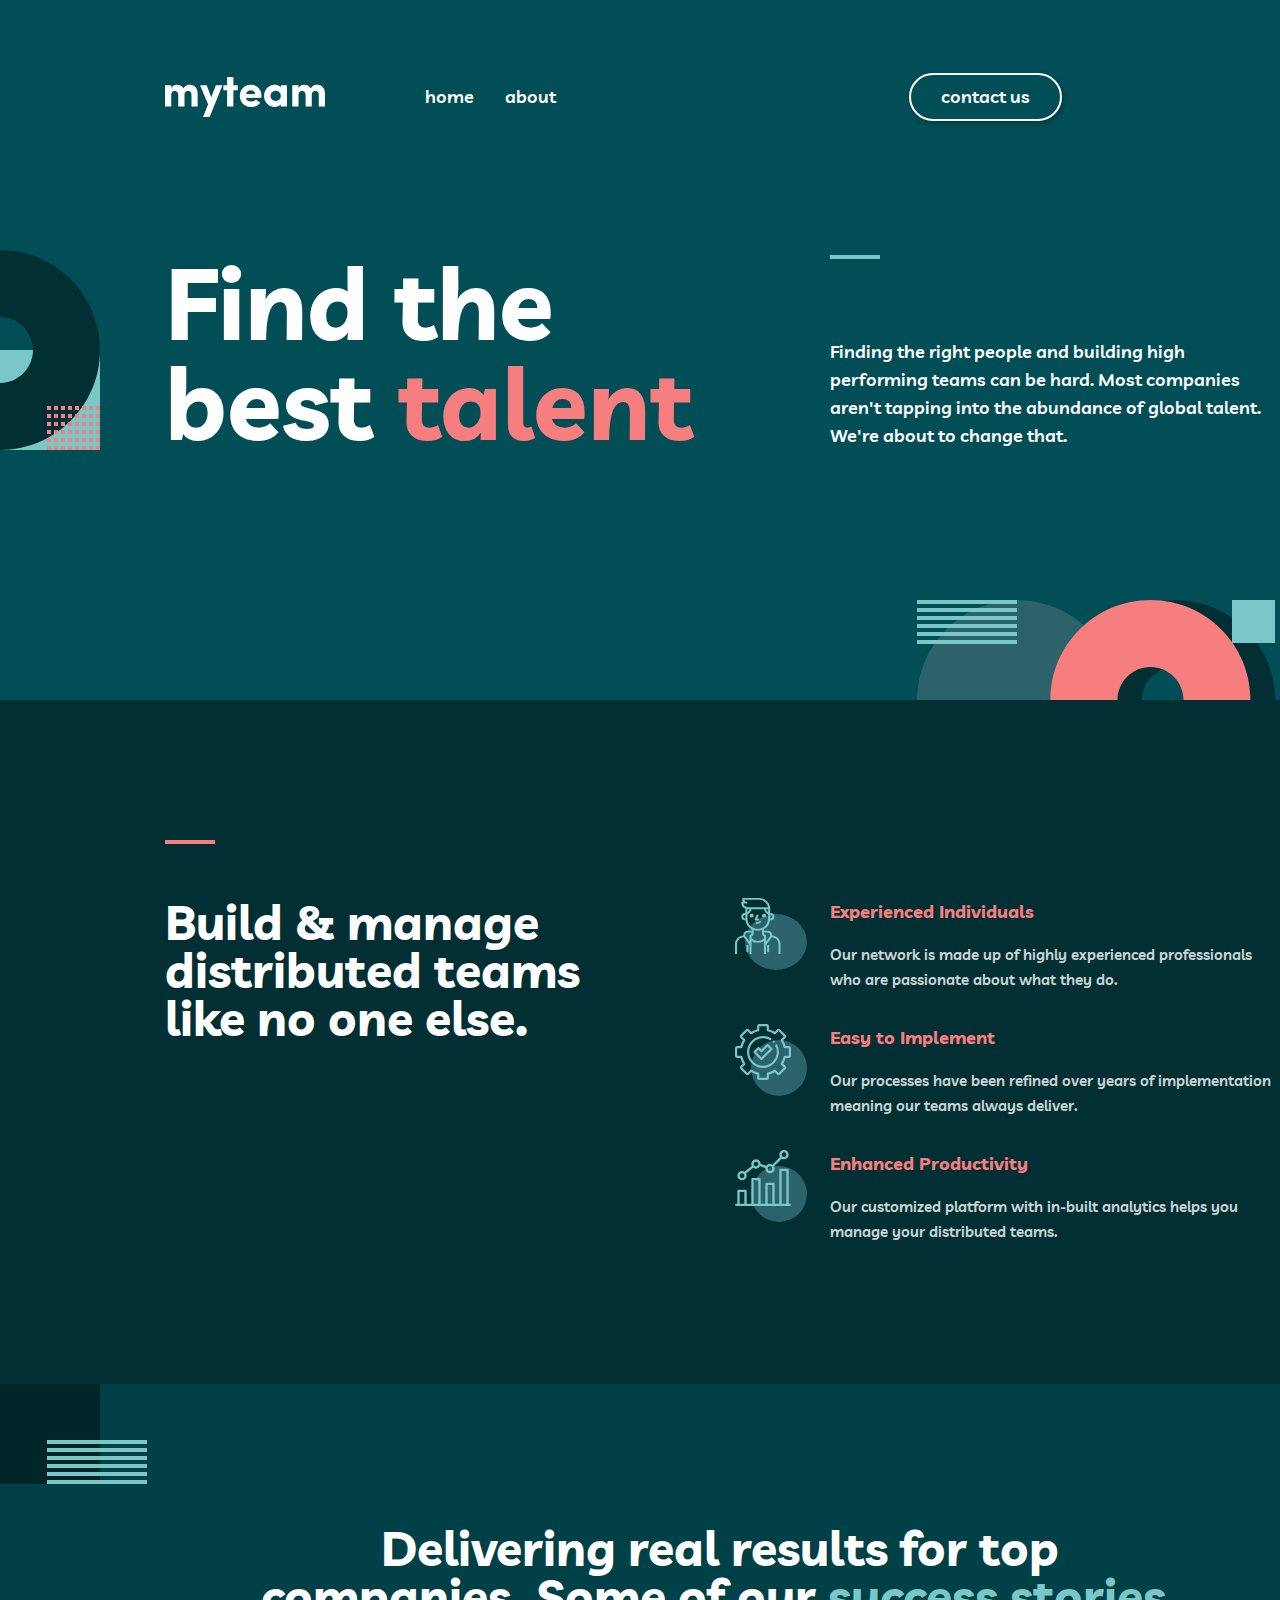
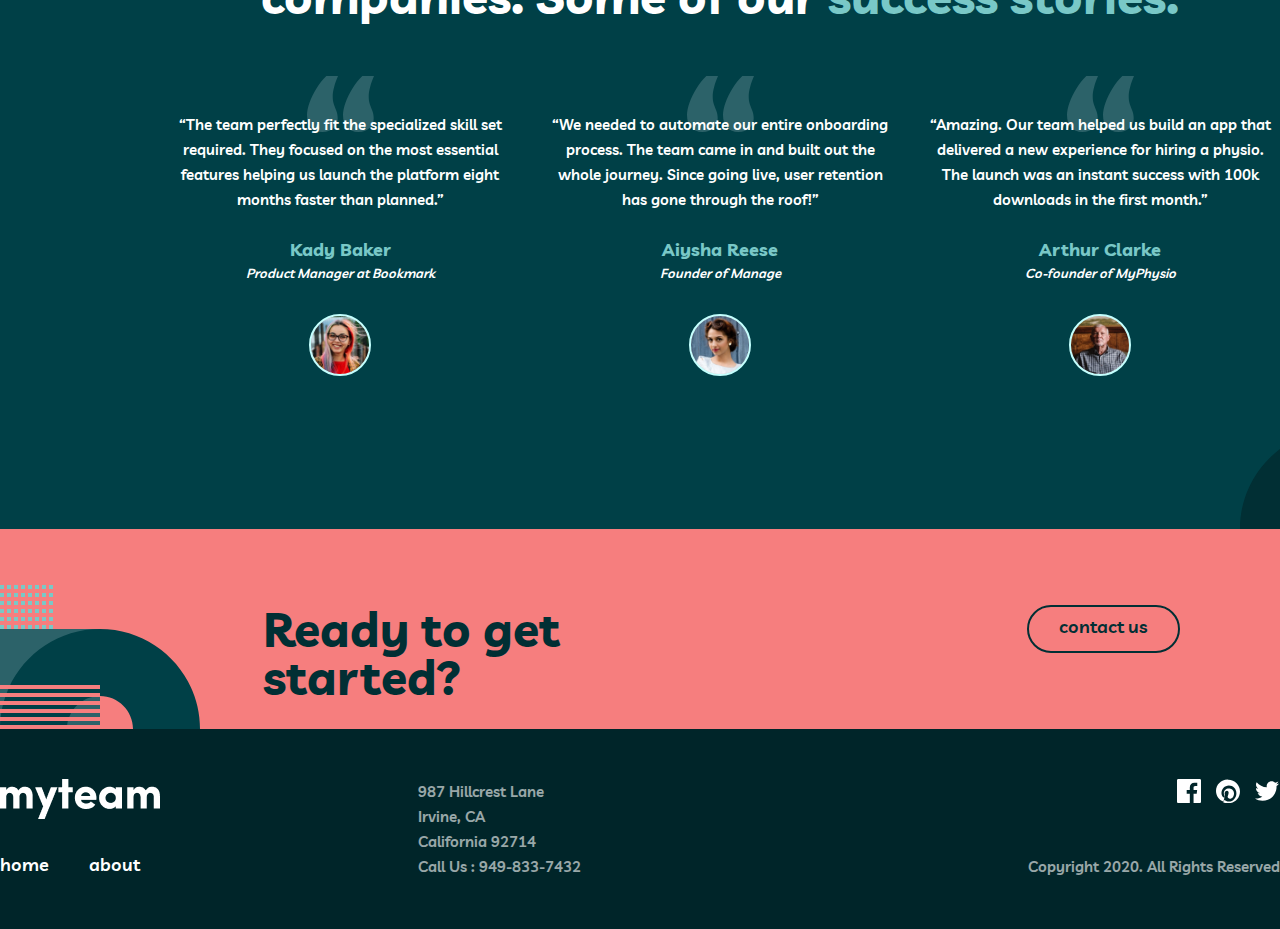
==== index.html @ c8341fe9 "Fixed html in index for contact us button" ====
<!DOCTYPE html>
<html lang="en">
  <head>
    <meta charset="UTF-8" />
    <meta name="viewport" content="width=device-width, initial-scale=1.0" />
    <title>myteam</title>
    <link rel="stylesheet" href="CSS/style.css" />
    <!-- Home-Page -->
  </head>
  <body>
    <!-- Header dimensions:
     Width: 1440px
     Height: 250px -->
    <header>
      <nav class="navbar">
        <img src="IMG/myteam 2.png" alt="Logo" class="logo" />
        <a href="index.html"
          ><button class="nav-button home-button">home</button></a
        >
        <a href="Pages/About.html"
          ><button class="nav-button about-button">about</button></a
        >
        <a href="Pages/Contact.html"
          ><button class="nav-button contact-button">contact us</button></a
        >
        <div class="burger-menu" onclick="toggleMenu()">☰</div>
      </nav>
    </header>
    <!-- Body Section 1 Dimensions:
     Width: 1440px
     Height: 450px
     I need:
     bg-pattern-home-1.svg 
     bg-pattern-home-2.svg
    -->
    <section class="Section1">
      <!-- Flex Container -->
      <div class="flex-container">
        <!-- Left Side Design -->
        <div class="section-container">
          <div class="S1LeftDesign">
            <img
              src="IMG/bg-pattern-home-1.svg"
              alt="Background Pattern Left Side"
            />
          </div>
        </div>
        <!-- Big Text -->
        <h1 class="Section1H1 S1H1Sizing WhiteText">
          Find the <br />
          best <span class="Section1H1 LightCoralHighlight">talent</span>
        </h1>
        <!-- Special rectangle design and Text Container -->
        <div class="S1Container">
          <div class="rectangle"></div>
          <p class="Section1Paragraph S1ParagraphSizing WhiteText">
            Finding the right people and building high performing teams can be
            hard. Most companies aren't tapping into the abundance of global
            talent. We're about to change that.
          </p>
        </div>
      </div>
      <!-- Bottom Right Side Design -->
      <div class="S1BottomRightDesign">
        <img
          src="IMG/bg-pattern-home-2.svg"
          alt="Background Pattern Right Side"
        />
      </div>
    </section>

    <!-- Body Section 2 Dimensions:
     Width: 1440px
     Height: 684px
     I need:
     icon-person.svg
     icon-cog.svg
     icon-chart.svg
     bg-pattern-home-3.svg
    -->
    <section class="Section2">
      <!-- Special rectangle design and Text Container -->
      <div class="S2Container">
        <div class="TitleInLeft">
          <div class="rectangle2"></div>
          <p class="Title">
            Build & manage distributed teams like no one else.
          </p>
        </div>

        <div class="ListInRight">
          <div class="Item1">
            <img
              class="sizeOfIcon"
              src="IMG/icon-person.svg"
              alt="Icon of Person"
            />
            <div class="Description">
              <p>Experienced Individuals</p>
              <p>
                Our network is made up of highly experienced professionals who
                are passionate about what they do.
              </p>
            </div>
          </div>

          <div class="Item2">
            <img class="sizeOfIcon" src="IMG/icon-cog.svg" alt="Icon of Cog" />
            <div class="Description">
              <p>Easy to Implement</p>
              <p>
                Our processes have been refined over years of implementation
                meaning our teams always deliver.
              </p>
            </div>
          </div>

          <div class="Item3">
            <img
              class="sizeOfIcon"
              src="IMG/icon-chart.svg"
              alt="Icon of Chart"
            />
            <div class="Description">
              <p>Enhanced Productivity</p>
              <p>
                Our customized platform with in-built analytics helps you manage
                your distributed teams.
              </p>
            </div>
          </div>
        </div>

        <div class="S2BottomRightDesign">
          <!-- Bottom Right Side Design -->
          <img
            src="IMG/bg-pattern-home-3.svg"
            alt="Background Pattern Right Side"
          />
        </div>
      </div>
    </section>

    <!-- Desktop Body Section 3 starts here (down) -->
    <section class="section-3">
      <div class="bg-pattern-home-4">
        <img
          src="IMG/bg-pattern-home-4-about-3.svg"
          alt="Decorative background pattern"
        />
      </div>

      <div class="flex-container_section-3">
        <h3 class="section-3-heading">
          Delivering real results for top companies. Some of our
          <span class="highlight-success-stories">success stories.</span>
        </h3>
        <div class="testimonials-box">
          <div class="testimonial-card">
            <div class="quotes-icon">
              <img src="IMG/icon-quotes.svg" alt="Icon of quotes" />
            </div>
            <p class="testimonial-text">
              “The team perfectly fit the specialized skill set required. They
              focused on the most essential features helping us launch the
              platform eight months faster than planned.”
            </p>
            <div class="testimonial-author">
              <div class="testimonial-author-name">Kady Baker</div>
              <div class="testimonial-author-credentials">
                Product Manager at Bookmark
              </div>
              <img
                class="testimonial-img"
                src="IMG/avatar-kady.jpg"
                alt="Picture of testimonial author Kady Baker"
              />
            </div>
          </div>
          <div class="testimonial-card">
            <div class="quotes-icon">
              <img src="IMG/icon-quotes.svg" alt="Icon of quotes" />
            </div>
            <p class="testimonial-text">
              “We needed to automate our entire onboarding process. The team
              came in and built out the whole journey. Since going live, user
              retention has gone through the roof!”
            </p>
            <div class="testimonial-author">
              <div class="testimonial-author-name">Aiysha Reese</div>
              <div class="testimonial-author-credentials">
                Founder of Manage
              </div>
              <img
                class="testimonial-img"
                src="IMG/avatar-aiysha.jpg"
                alt="Picture of testimonial author Aiysha Reese"
              />
            </div>
          </div>
          <div class="testimonial-card">
            <div class="quotes-icon">
              <img src="IMG/icon-quotes.svg" alt="Icon of quotes" />
            </div>
            <p class="testimonial-text">
              “Amazing. Our team helped us build an app that delivered a new
              experience for hiring a physio. The launch was an instant success
              with 100k downloads in the first month.”
            </p>
            <div class="testimonial-author">
              <div class="testimonial-author-name">Arthur Clarke</div>
              <div class="testimonial-author-credentials">
                Co-founder of MyPhysio
              </div>
              <img
                class="testimonial-img"
                src="IMG/avatar-arthur.jpg"
                alt="Picture of testimonial author Arthur Clarke"
              />
            </div>
          </div>
        </div>
      </div>
      <div class="bg-pattern-home-5">
        <img
          src="IMG/bg-pattern-home-5.svg"
          alt="Decorative background pattern"
        />
      </div>
    </section>
    <!-- Desktop Body Section 3 ends here (up) -->
    <!-- Article Ready to get started, start -->
    <article class="article">
      <div class="mask">
        <div class="image-container">
          <img
            src="IMG/bg-pattern-home-6-about-5.svg"
            alt="Decorative Semi-circle"
          />
        </div>
        <div class="content">
          <h1>Ready to get started?</h1>
        </div>
        <div class="button-container">
          <a href="Pages/Contact.html" class="button">contact us</a>
        </div>
      </div>
    </article>
    <!-- Article Ready to get started, end -->
    <footer class="footer">
      <div class="footer-container">
        <img src="IMG/myteam 2.png" alt="MyTeam Logo" class="footer-logo" />
        <div class="footer-nav-buttons">
          <a href="index.html"
            ><button class="footer-nav-button">home</button></a
          >
          <a href="Pages/About.html"
            ><button class="footer-nav-button footer-nav-about">
              about
            </button></a
          >
        </div>
        <div class="footer-contact">
          987 Hillcrest Lane<br />
          Irvine, CA<br />
          California 92714<br />
          Call Us : 949-833-7432
        </div>
        <div class="footer-social-networks">
          <!-- Facebook ikonėlė -->
          <svg
            class="social-icon"
            xmlns="http://www.w3.org/2000/svg"
            viewBox="0 0 24 24"
            width="24"
            height="24"
          >
            <path
              d="M22.675 0H1.325C0.593 0 0 0.593 0 1.325V22.676C0 23.407 0.593 24 1.325 24H12.82V14.706H9.692V11.084H12.82V8.413C12.82 5.313 14.713 3.625 17.479 3.625C18.804 3.625 19.942 3.724 20.274 3.768V7.008L18.356 7.009C16.852 7.009 16.561 7.724 16.561 8.772V11.085H20.148L19.681 14.707H16.561V24H22.677C23.407 24 24 23.407 24 22.675V1.325C24 0.593 23.407 0 22.675 0Z"
              fill="currentColor"
            />
          </svg>
          <!-- Pinterest ikonėlė -->
          <svg
            class="social-icon"
            xmlns="http://www.w3.org/2000/svg"
            viewBox="0 0 25 24"
            width="24"
            height="24"
          >
            <path
              d="M12 0C5.373 0 0 5.373 0 12C0 17.28 3.438 21.697 8.104 23.245C8.034 22.615 8 21.844 8.19 21.134L9.404 16.602C9.404 16.602 8.976 15.707 8.976 14.6C8.976 12.823 10.03 11.639 11.467 11.639C12.77 11.639 13.148 12.792 13.148 13.763C13.148 14.823 12.563 16.308 12.214 17.541C11.82 19.011 13.008 20.06 14.477 20.06C16.893 20.06 18.768 17.828 18.768 14.613C18.768 11.594 16.683 9.276 13.4 9.276C10.287 9.276 8.145 11.485 8.145 14.257C8.145 15.359 8.462 16.248 8.938 16.976C8.988 17.065 8.998 17.172 8.978 17.273L8.639 18.737C8.597 18.935 8.49 18.982 8.304 18.887C6.613 18.047 5.698 16.135 5.698 14.231C5.698 9.997 8.966 6.25 13.4 6.25C17.88 6.25 21.25 9.654 21.25 14.297C21.25 18.92 18.006 23 13.437 23C11.374 23 9.8 22.152 8.854 21.056C8.55 22.217 7.91 23.45 7.56 24C9.164 24.516 10.921 24.75 12.75 24.75C19.627 24.75 25 19.377 25 12.5C25 5.623 19.627 0.25 12.75 0.25Z"
              fill="currentColor"
            />
          </svg>

          <!-- Twitter ikonėlė -->
          <svg
            class="social-icon"
            xmlns="http://www.w3.org/2000/svg"
            viewBox="0 0 24 24"
            width="24"
            height="24"
          >
            <path
              d="M24 4.557C23.117 4.949 22.168 5.213 21.172 5.332C22.189 4.723 22.97 3.758 23.337 2.608C22.386 3.172 21.332 3.582 20.21 3.803C19.313 2.846 18.032 2.248 16.616 2.248C13.437 2.248 11.101 5.214 11.819 8.293C7.728 8.088 4.1 6.128 1.671 3.149C0.381 5.362 1.002 8.257 3.194 9.723C2.388 9.697 1.628 9.476 0.965 9.107C0.911 11.389 2.546 13.523 4.914 13.998C4.221 14.186 3.462 14.23 2.69 14.082C3.316 16.038 5.134 17.461 7.29 17.501C5.22 19.124 2.612 19.849 0 19.541C2.179 20.938 4.768 21.753 7.548 21.753C16.69 21.753 21.855 14.032 21.543 7.106C22.505 6.411 23.34 5.544 24 4.557Z"
              fill="currentColor"
            />
          </svg>
        </div>
        <div class="footer-copyright">Copyright 2020. All Rights Reserved</div>
      </div>
    </footer>
  </body>
</html>
---- CSS/style.css ----
/* General Tweaks and General Changes*/

* {
  padding: 0;
  margin: 0;
  box-sizing: border-box;
}

body {
  margin-left: auto;
  margin-right: auto;
}

/* Fonts / Text Specifications and Coloring */

@font-face {
  font-family: "Livvic";
  src: url("../Fonts/Livvic-Bold.ttf") format("truetype");
  font-weight: bold;
  font-style: normal;
}

@font-face {
  font-family: "Livvic";
  src: url("../Fonts/Livvic-SemiBold.ttf") format("truetype");
  font-weight: 600;
  font-style: normal;
}

.WhiteText {
  color: #fff;
}

.LightCoralHighlight {
  color: #f67e7e;
  display: inline;
  margin: 0;
  padding: 0;
}

.Section1H1 {
  font-family: "Livvic";
  font-size: 100px;
  font-style: normal;
  font-weight: 700;
  line-height: 100px;
  margin-left: 0;
  position: relative;
}

.Section1Paragraph {
  font-family: Livvic;
  font-size: 18px;
  font-style: normal;
  font-weight: 600;
  line-height: 28px;
}

/* Text Padding / Sizing */

.S1H1Sizing {
  width: 635px;
  margin-left: 65px;
}

.S1ParagraphSizing {
  width: 445px;
}

/* Section Sizing / Tweaks / Coloring */

/* Navigation on the TOP */

.navbar {
  display: flex;
  align-items: center;
  justify-content: space-between;
  padding: 20px;
  position: relative;
  width: 100%; /* Užpildyti pilną ekrano plotį */
  background: #014e56;
  max-width: 1440px;
  height: 250px;
}
.logo {
  max-width: 160px;
  height: 40px;
  top: 77px;
  position: absolute;
  left: 165px;
}
.nav-button {
  margin: 0 20px;
  position: relative;
  background: none; /* Pašalina mygtuko foną */
  border: none; /* Pašalina mygtuko kontūrą */
  color: white; /* Nustato teksto spalvą kaip baltą */
  font-size: 16px; /* Pritaiko teksto dydį */
}
.home-button {
  position: absolute;
  top: 83px;
  left: 405px;
  color: #fff;
  font-family: Livvic;
  font-size: 18px;
  font-style: normal;
  font-weight: 600;
  line-height: 28px;
}

.home-button:hover {
  color: #f67e7e;
  cursor: pointer;
}

.about-button {
  position: absolute;
  top: 83px;
  left: 485px; /* home-button left (+40px) */
  font-family: Livvic;
  font-size: 18px;
  font-style: normal;
  font-weight: 600;
  line-height: 28px;
}

.about-button:hover {
  color: #f67e7e;
  cursor: pointer;
}

.contact-button {
  width: 153px; /* Išorės apvado plotis */
  height: 48px; /* Išorės apvado aukštis */
  top: 73px;
  flex-shrink: 0; /* Išorės savybės */
  border: 2px solid #fff; /* Apvado spalva */
  border-radius: 24px; /* Suapvalinti kampai */
  background: none; /* Pašalina mygtuko foną */
  padding: 10px; /* Vidaus turinys */
  color: #fff; /* Teksto spalva */
  font-family: Livvic; /* Šriftas */
  font-size: 18px; /* Šrifto dydis */
  font-style: normal; /* Šrifto stilius */
  font-weight: 600; /* Šrifto svoris */
  line-height: 28px; /* Linijos aukštis */
  box-shadow: 2px 2px 5px rgba(0, 0, 0, 0.25); /* Pridėtas šešėlis */
  outline: none; /* Pašalina išorinį apvadą fokusuojant */
  cursor: pointer; /* Rodyklės forma nusikeliant */
  position: absolute; /* Absoliutus pozicionavimas */
  right: 198px; /* Atstumas nuo dešinės krašto */
  display: flex; /* Naudoja Flexbox */
  justify-content: center; /* Horizontalus išcentravimas */
  align-items: center; /* Vertikalus išcentravimas */
}

.social-icon:hover {
  fill: #f67e7e;
  cursor: pointer;
}

.contact-button:hover {
  background-color: #fff; /* Fono spalva rašant */
  color: #002529;
}
/* Burger mygtuko stilius */
.burger-menu {
  display: none;
  font-size: 30px;
  color: white;
  cursor: pointer;
  position: absolute;
  top: 20px;
  right: 20px;
}

/* Mobile meniu (iš pradžių paslėptas) */

/* Section 1 */

.Section1 {
  width: 1440px;
  height: 450px;
  background-color: #014e56;
  position: relative;
}

.S1LeftDesign {
  margin-left: -100px;
}

.section-container {
  overflow: hidden;
}

.S1BottomRightDesign {
  position: absolute;
  bottom: -4px;
  right: 165px;
}

.S1Container {
  display: flex;
  width: 445px;
  height: 195px;
  flex-direction: column;
  justify-content: center;
  align-items: flex-start;
  gap: 79px;
  flex-shrink: 0;
  margin-left: 30px;
}

.rectangle {
  background-color: #79c8c7;
  width: 50px;
  height: 4px;
  flex-shrink: 0;
}

.flex-container {
  display: flex;
  align-items: center;
}

/* Section 2 */

.Section2 {
  width: 1440px;
  height: 684px;
  background-color: #012f34;
  position: relative;
}

.S2BottomRightDesign {
  position: absolute;
  right: 0px;
  bottom: -4px;
}

.S2Container {
  display: inline-flex;
  width: 1110px;
  height: 404px;
  flex-shrink: 0px;
  margin: 140px 165px;
}

.TitleInLeft {
  display: flex;
  width: 445px;
  height: 202px;
  flex-direction: column;
  gap: 54px;
  flex-shrink: 0px;
}

.ListInRight {
  display: flex;
  width: 540px;
  height: 346px;
  position: absolute;
  right: 165px;
  bottom: 140px;
  flex-direction: column;
  gap: 32px;
}

.Item1,
.Item2,
.Item3 {
  display: inline-flex;
  width: 540px;
  height: 94px;
  gap: 23px;
  flex-shrink: 0;
}

.sizeOfIcon {
  width: 72px;
  height: 72px;
  flex-shrink: 0;
}

.Description {
  display: flex;
  width: 445px;
  height: 94px;
  flex-direction: column;
  justify-content: center;
  align-items: flex-start;
  gap: 16px;
  flex-shrink: 0;
}
.Description p:first-child {
  color: #f67e7e;
  font-family: "Livvic";
  font-size: 18px;
  font-style: normal;
  font-weight: 700;
  line-height: 28px; /* 155.556% */
}

.Description p:last-child {
  color: #fff;
  font-family: "Livvic";
  font-size: 15px;
  font-style: normal;
  font-weight: 600;
  line-height: 25px; /* 166.667% */
  opacity: 0.8;
}
.rectangle2 {
  background-color: #f67e7e;
  width: 50px;
  height: 4px;
  flex-shrink: 0;
}

.Title {
  color: #fff;
  font-family: "Livvic";
  font-size: 48px;
  font-style: normal;
  font-weight: 700;
  line-height: 48px;
  gap: 54px;
}

/* Desktop Body Section 3 start */
.section-3 {
  width: 1440px;
  height: 745px;
  position: relative;
  background: #004047;
}

.flex-container_section-3 {
  display: flex;
  flex-direction: column;
}

.section-3-heading {
  width: 932px;
  height: 96px;
  margin-top: 140px;
  margin-right: 254px;
  margin-left: 254px;
  color: #fff;
  text-align: center;
  font-family: Livvic;
  font-size: 48px;
  font-style: normal;
  font-weight: 700;
  line-height: 48px; /* 100% */
}

.highlight-success-stories {
  color: #79c8c7;
  font-family: Livvic;
  font-size: 48px;
  font-style: normal;
  font-weight: 700;
  line-height: 48px;
}

.testimonials-box {
  display: flex;
  flex-direction: row;
  justify-content: space-between;
  width: 1110px;
  height: 313px;
  padding-top: 56px;
  margin-left: 165px;
  margin-right: 165px;
}

.testimonial-card {
  width: 350px;
  margin-top: 36px;
  position: relative;
}

.testimonial-text {
  position: relative;
  z-index: 1;
  color: #fff;
  text-align: center;
  font-family: Livvic;
  font-size: 15px;
  font-style: normal;
  font-weight: 600;
  line-height: 25px; /* 166.667% */
}

.testimonial-author {
  margin-top: 24px;
}

.testimonial-author-name {
  color: #79c8c7;
  text-align: center;
  font-family: Livvic;
  font-size: 18px;
  font-style: normal;
  font-weight: 700;
  line-height: 28px; /* 155.556% */
}

.testimonial-author-credentials {
  color: #fff;
  text-align: center;
  font-family: Livvic;
  font-size: 13px;
  font-style: italic;
  font-weight: 500;
  line-height: 18px; /* 138.462% */
}

.testimonial-img {
  margin: 32px 144px 0px;
  width: 62px;
  height: 62px;
  border-radius: 62px;
  border: 2px solid #c4fffe;
  background: lightgray 50% / cover no-repeat;
}

.bg-pattern-home-5 {
  width: 200px;
  height: 100px;
  position: absolute;
  right: 0;
  bottom: 0;
}

.bg-pattern-home-4 {
  position: absolute;
  top: 0;
  left: 0;
}

.quotes-icon {
  position: absolute;
  left: 142px;
  top: -36px;
}

/* Desktop Body Section 3 end */

/* Article */

.article {
  width: 1440px;
  height: 200px;
  flex-shrink: 0;
}

.mask {
  width: 1440px;
  height: 200px;
  background-color: #f67e7e;
  position: relative;
  margin: 0;
}

.content {
  position: absolute;
  top: 76px;
  left: 263px;
  right: 673px;
  color: #012f34;
}

.content h1 {
  font-weight: 700;
  font-size: 48px;
  line-height: 48px;
  font-family: "Livvic";
  src: url("../Fonts/Livvic-Bold.ttf") format("truetype");
  font-weight: bold;
  font-style: normal;
}

.button {
  display: inline-block;
  width: 153px;
  height: 48px;
  line-height: 40px;
  font-size: 18px;
  font-family: "Livvic";
  src: url("../Fonts/Livvic-SemiBold.ttf") format("truetype");
  font-weight: 600;
  font-style: normal;
  text-align: center;
  text-decoration: none;
  border-radius: 24px 24px 24px 24px;
  border: 2px solid #012f34;
  color: #012f34;
  font-weight: 600;
  opacity: 1;
}

.button:hover {
  background-color: #012f34;
  color: #ffffff;
  cursor: pointer;
}

.button-container {
  position: absolute;
  top: 76px;
  bottom: 76px;
  left: 1027px;
  right: 260px;
}

.image-container {
  position: absolute;
  top: 56px;
  left: 0;
  width: 200px;
  height: 244px;
}

.image-container img {
  position: relative;
  height: auto;
}

/*footer */

.footer {
  width: 1440px; /* Bendras skilties plotis */
  height: 196px; /* Bendras skilties aukštis */
  flex-shrink: 0;
  display: flex;
  justify-content: center;
  align-items: center;
  background: #002529; /* Fono spalva */
}

.footer-container {
  width: 1110px; /* Konteinerio nr-2 plotis */
  height: 100px; /* Konteinerio nr-2 aukštis */
  flex-shrink: 0;
  position: relative;
}

.footer-logo {
  width: 160px; /* Logotipo plotis */
  height: 40px; /* Logotipo aukštis */
  flex-shrink: 0;
  position: absolute;
}

.footer-nav-buttons {
  display: flex;
  position: absolute;
  left: 0px;
  bottom: 0px; /* Atstumas nuo apačios */
}

.footer-nav-button:hover {
  color: #f67e7e;
  cursor: pointer;
}

.footer-nav-button {
  background: none; /* Pašalina mygtuko foną */
  border: none; /* Pašalina mygtuko kontūrą */
  color: #fff;
  font-family: Livvic;
  font-size: 18px;
  font-style: normal;
  font-weight: 600;
  line-height: 28px;
}

.footer-social-networks {
  display: flex;
  gap: 15px; /* Tarpas tarp ikonėlių */
  justify-content: center; /* Centruoja ikonėles konteineryje */
  align-items: center; /* Vertikalus suderinimas */
}

.social-icon {
  width: 24px;
  height: 24px;
  color: white;
  cursor: pointer;
}

.social-icon:hover {
  color: #f67e7e; /* Spalva užvedus pelę */
}

.footer-nav-about {
  position: absolute;
  left: 89px;
}

.footer-contact {
  width: 445px;
  color: #fff;
  font-family: Livvic;
  font-size: 15px;
  font-style: normal;
  font-weight: 600;
  line-height: 25px;
  opacity: 0.6;
  text-align: left;
  position: absolute;
  top: 50%;
  left: 50%;
  transform: translate(-50%, -50%);
}

.footer-social-networks {
  width: 104px; /* Socialinių tinklų bendras plotis */
  height: 24px; /* Socialinių tinklų logotipo aukštis */
  display: flex;
  flex-shrink: 0;
  position: absolute;
  gap: 15px;
  top: 0px;
  right: 0px;
}

.footer-social-networks:hover {
  color: #f67e7e;
  cursor: pointer;
}

.footer-copyright {
  width: 255px; /* Užrašo "Copyright" plotis */
  color: #fff;
  text-align: right;
  font-family: Livvic;
  font-size: 15px;
  font-style: normal;
  font-weight: 600;
  line-height: 25px;
  opacity: 0.6;
  position: absolute;
  right: 0px; /* Atstumas nuo dešinės krašto */
  bottom: 0px; /* Atstumas nuo apačios */
}

/*                        ABOUT.HTML                      */

/* Section 1 */

.About-Page .S1H1Sizing {
  font-family: "Livvic";
  width: 350px;
  height: 100px;
  margin-left: 165px;
  font-size: 64px;
  line-height: 56px;
}
.About-Page .S1ParagraphSizing {
  width: 730px;
}

.About-Page .S1Container {
  width: 730px;
  height: 156px;
  gap: 44px;
  margin-left: 50px;
  margin-top: 3px;
}
.About-Page .S1BottomRightDesign {
  position: absolute;
  bottom: -4px;
  right: -100px;
  width: auto;
  height: auto;
}
.About-Page .Section1 {
  height: 267px;
  overflow: hidden;
}

.About-Page .rectangle {
  background-color: #f67e7e;
}

/* Our Clients Article */

.About-Page .Our-Clients {
  width: 1440px;
  height: 437px;
  background-color: #012f34;
  display: flex;
  flex-direction: column;
  align-items: center;
  justify-content: center;
  gap: 40px;
  position: relative;
}

.About-Page .section-title-container {
  display: flex;
  align-items: center;
  gap: 10px;
}

.About-Page .section-title {
  color: #fff;
  font-family: "Livvic";
  font-size: 48px;
  font-weight: 700;
  line-height: 48px;
}

.About-Page .client-logos-container {
  display: flex;
  flex-wrap: wrap;
  justify-content: center;
  gap: 100px;
  width: 1110px;
  height: 25px;
}

.About-Page .client-logo {
  height: 100%;
  width: auto;
}

.About-Page .decorative-img {
  position: absolute;
  top: 0;
  left: 0;
}

/* Contact-page */
.ContactSection1 {
  max-width: 100%;
  width: 1440px;
  background-color: #014e56;
  display: flex;
  overflow-x: hidden;
  padding-top: 55px;
}

.ContactS1Container {
  display: flex;
  flex-wrap: wrap;
  width: 100%;
}

.S1Container-left {
  flex: 1;
}

.ContactS1H1 {
  font-family: "Livvic";
  font-size: 64px;
  line-height: 100px;
  width: 350px;
}

.S1H3Small {
  font-family: "Livvic";
  width: 540px;
  font-size: 32px;
  font-style: bold;
  font-weight: 700;
  line-height: 48px;
}

.S1Container-left ul {
  list-style: none;
}

.S1Container-left ul li {
  font-family: "Livvic";
  margin-top: 30px;
  color: #ffffff;
  font-style: bold;
  display: flex;
  align-items: center;
  font-size: 18px;
  line-height: 28px;
}

.S1Container-left ul li img {
  width: 72px;
  height: 72px;
  margin-right: 20px;

}

/*Img kaireje */
.S1ContactLeftimg {
  position: relative;
  top: 4px;
  left: -100px;
  width: 200px;
  height: 225px;
  clip-path: inset(0 0 0 50%);
}

/* Img desineje apacioje */
.S1ContactRightimg {
  position: relative;
  top: 334px;
  right: -100px;
  width: 200px;
  height: 225px;
  clip-path: inset(0 50% 0 0);
}
/* Formos containeris */
.S1FormContainer {
  font-family: "Livvic";
  width: 100%;
  max-width: 540px;
  flex: 1;
  padding-left: 5%;
}

.form-group {
  margin-bottom: 10px;
  padding-bottom: 20px;
}

.form-group label::placeholder {
  display: block;
  font-size: 15px;
  margin-bottom: 5px;
  margin-left: 20px;
  color: #ffffff50;
}

.form-group input,
.form-group textarea {
  width: 540px;
  font-size: 15px;
  border: none;
  border-bottom: 1px solid #ffffff50;
  color: #ffffff;
  background: transparent;
  outline: none;
  resize: none;
  padding-bottom: 20px;
  padding-left: 14px;
}
 /* Perkeliau i  899 */ 

.form-group input:hover,
.form-group textarea:hover {
  cursor: pointer;
}

.form-group button {
  width: 123px;
  height: 48px;
  padding: 10px 20px;
  font-size: 16px;
  background-color: #fff;
  color: #034b5e;
  border-radius: 24px;
  font-weight: bold;
  cursor: pointer;
  transition: 0.3s ease;
  border: 2px;
  margin-top: 10px;
}
.form-group input:invalid,
.form-group textarea:invalid {
  border-bottom: 1px solid #f67e7e;
  color: #f67e7e;
}

.error-message {
  display: none;
  color: #f67e7e;
  font-size: 10px;
  font-style: "Livvic";
  margin-top: 5px;
  line-height: 12.55px;
}

.form-group input:invalid:focus {
  border-bottom: 2px solid #f67e7e;
  opacity: 1;
  font-family: "Livvic";
}

.form-group input:focus,
.form-group textarea:focus {
  border-bottom: 1px solid #79c8c7;
  opacity: 1;
  font-family: "Livvic";
}

.form-group input:invalid {
  opacity: 0.6;
  font-family: "Livvic";
}

.form-group input {
  opacity: 0.6;
  font-family: "Livvic";
}

.form-group input:invalid + .error-message,
.form-group textarea:invalid + .error-message {
  display: block;
}

/* Media Queries */

/* 
Mobile 375px,
Tablet 768px,
Desktop 1440px.
*/

@media (max-width: 1440px) {
  body {
    width: 100%;
    overflow-x: hidden;
  }
}
/* Tablet  */
@media (max-width: 768px) {
  /* Body */

  html,
  body {
    width: 100%;
    height: 100%;
    margin: 0;
    display: flex;
    flex-direction: column;
    overflow-x: hidden;
  }

  /* Header */

  .navbar {
    width: 100%;
    height: 200px;
  }

  /* Section 1 */

  .Section1 {
    width: 100%;
    height: 500px;
    margin-top: auto;
  }

  .Section1 h1 {
    width: 683px;
    position: absolute;
    top: 0;
    left: 45px;
  }

  .S1H1Sizing {
    margin-left: 0;
  }

  .Section1H1 {
    color: #fff;
    text-align: center;
    font-family: Livvic;
    font-size: 64px;
    font-style: normal;
    font-weight: 700;
    line-height: 56px; /* 87.5% */
  }

  .Section1 span {
    color: #f67e7e;
    font-family: Livvic;
    font-size: 64px;
    font-style: normal;
    font-weight: 700;
    line-height: 56px;
  }

  .S1Container p {
    position: absolute;
    top: 136px;
    left: 155px;
    width: 457px;
    color: #fff;
    text-align: center;
    font-family: Livvic;
    font-size: 15px;
    font-style: normal;
    font-weight: 600;
    line-height: 28px; /* 186.667% */
  }

  .S1LeftDesign {
    display: none;
  }

  .rectangle {
    display: none;
  }

  .S1Container {
    width: 457px;
    flex-shrink: 1;
    height: 500px;
    flex-wrap: wrap;
  }
  .S1ParagraphSizing {
    width: 100%;
  }

  .S1BottomRightDesign {
    left: 206px;
    right: 204px;
  }

  /* Section 2 */

  .Section2 {
    width: 100%;
    height: 710px;
  }
  .section2Container {
    width: 100%;
  }

  /* Section 3 */

  .section-3 {
    width: 100%;
    height: 1199px;
  }
  .section-3-heading {
    width: 573px;
    margin-left: auto;
    margin-right: auto;
    color: #fff;
    text-align: center;
    font-family: Livvic;
    font-size: 32px;
    font-style: normal;
    font-weight: 700;
    line-height: 32px; /* 100% */
  }

  .highlight-success-stories {
    color: #79c8c7;
    font-family: Livvic;
    font-size: 32px;
    font-style: normal;
    font-weight: 700;
    line-height: 32px;
  }

  .testimonials-box {
    width: 100%;
    height: auto;
    flex-direction: column;
    margin-left: 0;
    margin-right: 0;
    align-items: center;
  }
  .testimonial-author {
    margin-top: 0px;
  }

  /* Article */
  .article {
    width: 100%;
  }
  .mask {
    position: relative;
    overflow: hidden;
    width: 100%;
  }

  .image-container {
    top: 78px;
    right: 568px;
    width: 200px;
    height: 244px;
  }

  .content {
    width: 336px;
    height: 32px;
    top: 84px;
    left: 97px;
    text-align: left;
  }

  .content h1 {
    font-size: 32px;
    line-height: 32px;
  }

  .button-container {
    width: 153px;
    height: 48px;
    top: 76px;
    left: 517px;
  }

  .button {
    width: 153px;
    height: 48px;
    text-align: center;
  }

  /* CONTACT.HTML */

  .ContactSection1 {
    width: 100%;
    height: auto;
    flex-direction: column;
    padding: 24px;
  }

  .ContactS1Container {
    flex-direction: column;
  }

  .S1Container-left, .S1FormContainer {
    width: 100%;
    padding: 0 24px;
  }

  .ContactS1H1 {
    font-size: 64px;
    line-height: 56px;
    width: auto;
    margin-bottom: 24px;
  }

  .S1H3Small {
    font-size: 32px;
    line-height: 48px;
    margin: 0 auto 24px;
  }

  .S1Container-left ul {
    padding-top: 20px;
    margin-bottom: 24px;
    margin-left: 75px;
  }

  .S1Container-left ul li {
    font-size: 18px;
    line-height: 24px;
    flex-direction: row;
    align-items: center;
    margin-bottom: 16px;
  }

  .S1Container-left ul li img {
    width: 48px;
    height: 48px;
    margin-right: 12px;
  }

  .S1ContactLeftimg {
    position: relative;
    max-width: 200px;
    max-height: 200px;
    top: calc(16% - 20px);
    left: calc(-19% - 10px);
    clip-path: inset(0 0 0 40%)
  }

  .S1ContactRightimg {
    position: relative;
    max-width: 200px;
    max-height: 200px;
    clip-path: inset(0 40% 0 0);
    bottom: calc(3% + 11px);
    right: calc(-84% - 19px)
  }

  .S1FormContainer {
    max-width: 100%;
  }

  .form-group input, .form-group textarea {
    width: calc(100% - 52px);
    max-width: 520px;
    font-size: 14px;
    margin: 0 auto;
  }

  .form-group button {
    width: 100%;
    max-width: 123px;
    height: 48px;
    margin-right: 390px;
  }
}

/* Footer */

.footer {
  width: 100%;
  height: 200px;
  margin-top: auto;
}
.footer-container {
  width: 100%;
}

/* ABOUT.HTML */

/* Section 3 */

.About-Page .Our-Clients {
  width: 100%;
}
.About-Page .client-logos-container {
  width: 100%;
}





/* Section 1 */


/*
.S1FormContainer {
  width: 100%;
}
.S1ContactRightimg {
  position: absolute;
  left: 0;
  bottom: 0;
  right: 0;
} */

@media screen and (max-width: 768px) {
  .navbar {
    /* height: 200px; Sumažiname aukštį */
    flex-direction: column;
    align-items: center;
  }

  .logo {
    left: 39px;
    top: 72px;
  }

  .home-button {
    left: 215px;
    top: 74px;
    gap: 40px;
  }

  .about-button {
    left: 304px;
    top: 74px;
  }

  .contact-button {
    right: 40px;
    top: 64px;
  }
}

@media screen and (max-width: 375px) {

  .logo {
    top: 48px;
    left: 24px;
    width: 128px;
    height: 32px;
  }

  .home-button {
    display: none;
  }

  .about-button {
    display: none;
  }

  .contact-button {
    display: none;
  }
.burger-menu {
    display: block;
    top: 41px;
    right: 24px;
    
  }
}
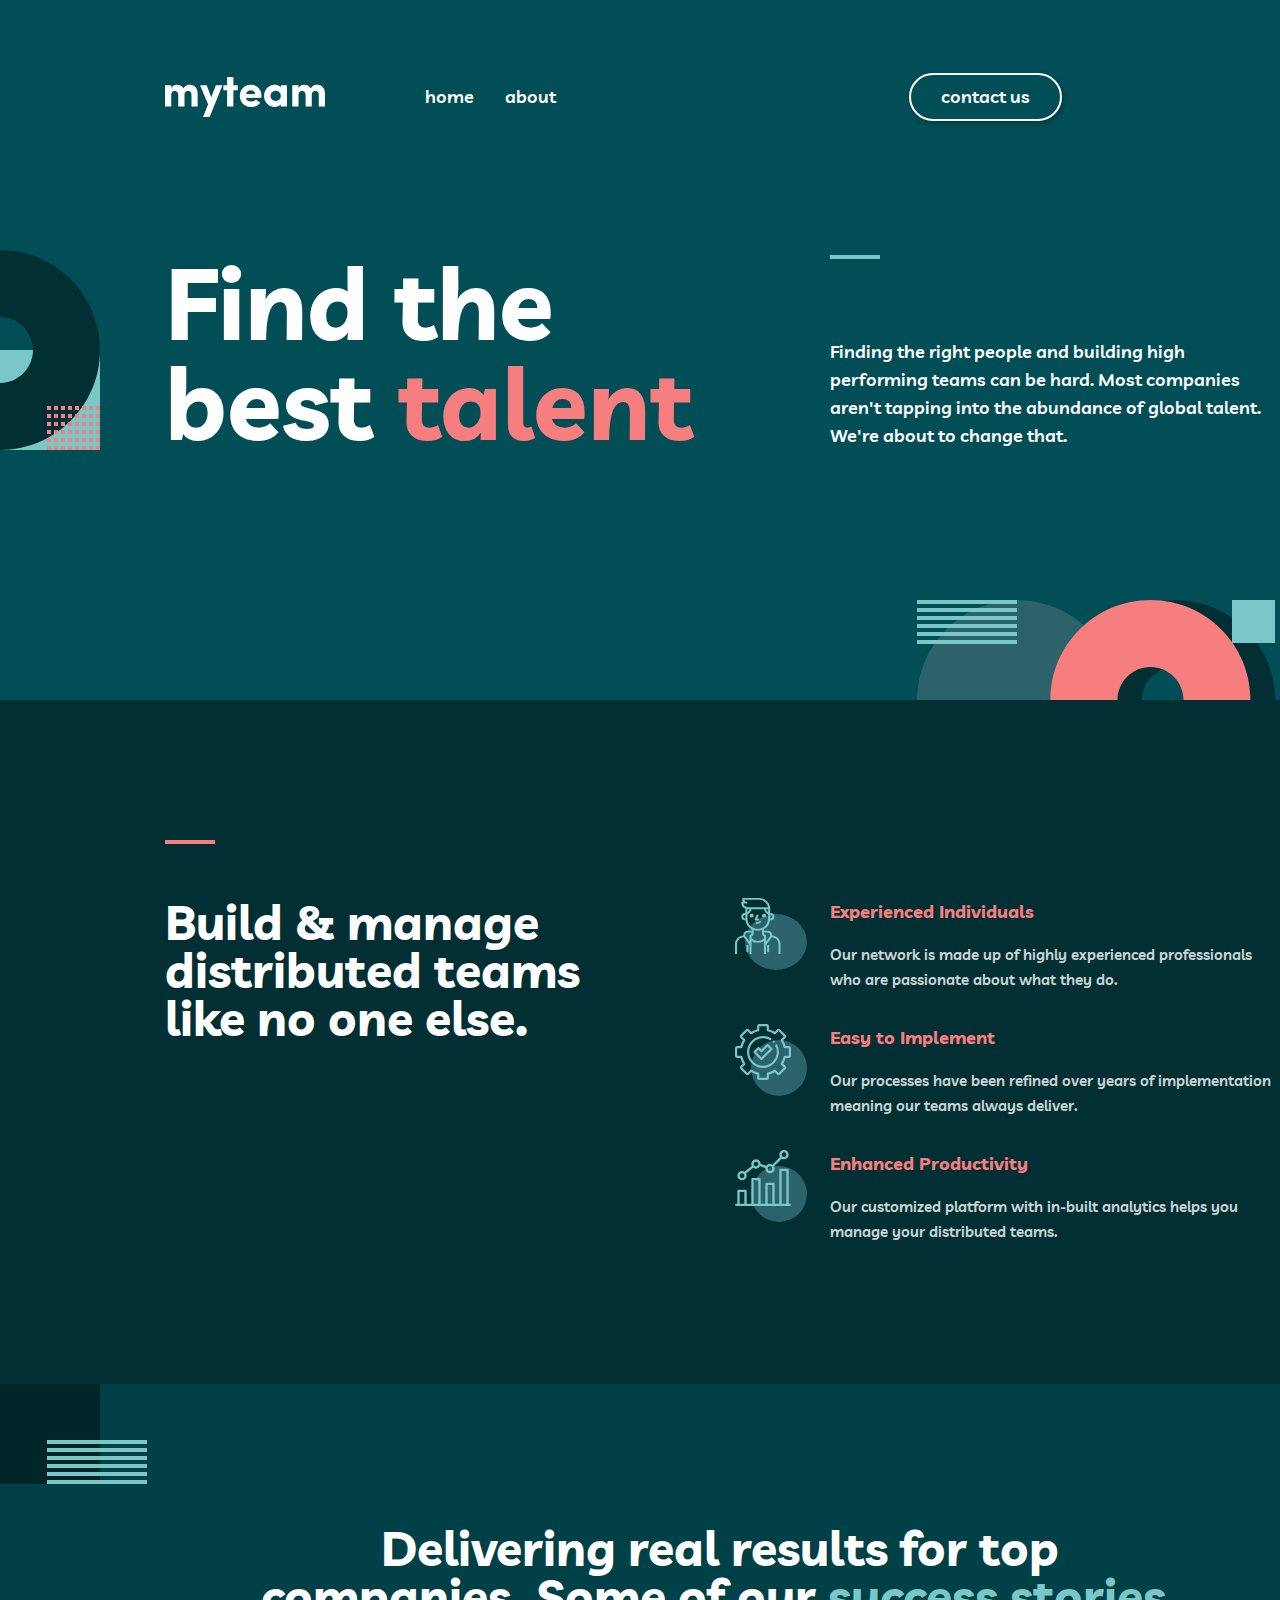
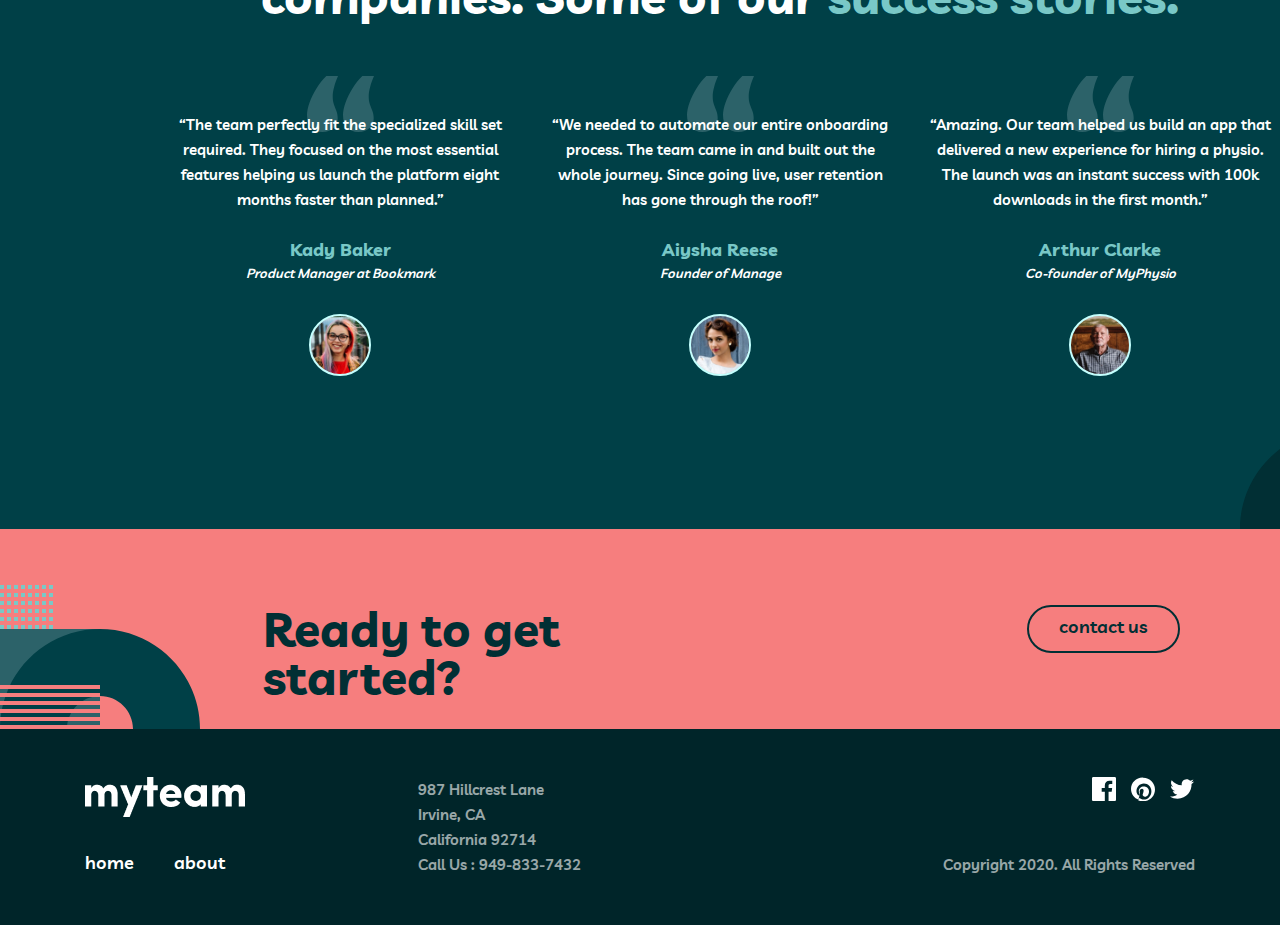
==== commit 53624e95: "footer mobile" ====
--- a/index.html
+++ b/index.html
@@ -23,7 +23,9 @@
         <a href="Pages/Contact.html"
           ><button class="nav-button contact-button">contact us</button></a
         >
-        <div class="burger-menu" onclick="toggleMenu()">☰</div>
+        <div class="burger-menu" onclick="toggleMenu()">
+          ☰
+      </div>
       </nav>
     </header>
     <!-- Body Section 1 Dimensions:
@@ -37,14 +39,14 @@
       <!-- Flex Container -->
       <div class="flex-container">
         <!-- Left Side Design -->
-        <div class="section-container">
-          <div class="S1LeftDesign">
-            <img
-              src="IMG/bg-pattern-home-1.svg"
-              alt="Background Pattern Left Side"
-            />
-          </div>
-        </div>
+         <div class="section-container">
+        <div class="S1LeftDesign">
+          <img
+            src="IMG/bg-pattern-home-1.svg"
+            alt="Background Pattern Left Side"
+          />
+        </div>
+      </div>
         <!-- Big Text -->
         <h1 class="Section1H1 S1H1Sizing WhiteText">
           Find the <br />
@@ -81,62 +83,52 @@
     <section class="Section2">
       <!-- Special rectangle design and Text Container -->
       <div class="S2Container">
+
         <div class="TitleInLeft">
           <div class="rectangle2"></div>
-          <p class="Title">
-            Build & manage distributed teams like no one else.
-          </p>
+          <p class="Title"> Build & manage distributed teams like no one else.</p>
         </div>
 
         <div class="ListInRight">
+
           <div class="Item1">
-            <img
-              class="sizeOfIcon"
+            <img class="sizeOfIcon"
               src="IMG/icon-person.svg"
               alt="Icon of Person"
-            />
+            >
             <div class="Description">
               <p>Experienced Individuals</p>
-              <p>
-                Our network is made up of highly experienced professionals who
-                are passionate about what they do.
-              </p>
+              <p>Our network is made up of highly experienced professionals who are passionate about what they do.</p>
             </div>
           </div>
 
           <div class="Item2">
-            <img class="sizeOfIcon" src="IMG/icon-cog.svg" alt="Icon of Cog" />
+            <img class="sizeOfIcon"
+              src="IMG/icon-cog.svg"
+              alt="Icon of Cog"             
+            >
             <div class="Description">
               <p>Easy to Implement</p>
-              <p>
-                Our processes have been refined over years of implementation
-                meaning our teams always deliver.
-              </p>
+              <p>Our processes have been refined over years of implementation meaning our teams always deliver.</p>
             </div>
           </div>
 
           <div class="Item3">
-            <img
-              class="sizeOfIcon"
+            <img class="sizeOfIcon"
               src="IMG/icon-chart.svg"
-              alt="Icon of Chart"
-            />
+              alt="Icon of Chart"            
+            >
             <div class="Description">
               <p>Enhanced Productivity</p>
-              <p>
-                Our customized platform with in-built analytics helps you manage
-                your distributed teams.
-              </p>
-            </div>
-          </div>
+              <p>Our customized platform with in-built analytics helps you manage your distributed teams.</p>
+            </div>
+          </div>
+
         </div>
 
         <div class="S2BottomRightDesign">
           <!-- Bottom Right Side Design -->
-          <img
-            src="IMG/bg-pattern-home-3.svg"
-            alt="Background Pattern Right Side"
-          />
+          <img src="IMG/bg-pattern-home-3.svg" alt="Background Pattern Right Side">
         </div>
       </div>
     </section>
@@ -144,92 +136,55 @@
     <!-- Desktop Body Section 3 starts here (down) -->
     <section class="section-3">
       <div class="bg-pattern-home-4">
-        <img
-          src="IMG/bg-pattern-home-4-about-3.svg"
-          alt="Decorative background pattern"
-        />
-      </div>
-
+        <img src="IMG/bg-pattern-home-4-about-3.svg" alt="Decorative background pattern">
+      </div>
+      
       <div class="flex-container_section-3">
         <h3 class="section-3-heading">
-          Delivering real results for top companies. Some of our
-          <span class="highlight-success-stories">success stories.</span>
+          Delivering real results for top companies. Some of our <span class="highlight-success-stories">success stories.</span>
         </h3>
         <div class="testimonials-box">
           <div class="testimonial-card">
             <div class="quotes-icon">
-              <img src="IMG/icon-quotes.svg" alt="Icon of quotes" />
-            </div>
-            <p class="testimonial-text">
-              “The team perfectly fit the specialized skill set required. They
-              focused on the most essential features helping us launch the
-              platform eight months faster than planned.”
-            </p>
+              <img src="IMG/icon-quotes.svg" alt="Icon of quotes">
+            </div>
+            <p class="testimonial-text">“The team perfectly fit the specialized skill set required. They focused on the most essential features helping us launch the platform eight months faster than planned.”</p>
             <div class="testimonial-author">
               <div class="testimonial-author-name">Kady Baker</div>
-              <div class="testimonial-author-credentials">
-                Product Manager at Bookmark
-              </div>
-              <img
-                class="testimonial-img"
-                src="IMG/avatar-kady.jpg"
-                alt="Picture of testimonial author Kady Baker"
-              />
+              <div class="testimonial-author-credentials">Product Manager at Bookmark</div>
+              <img class="testimonial-img" src="IMG/avatar-kady.jpg" alt="Picture of testimonial author Kady Baker">
             </div>
           </div>
           <div class="testimonial-card">
             <div class="quotes-icon">
-              <img src="IMG/icon-quotes.svg" alt="Icon of quotes" />
-            </div>
-            <p class="testimonial-text">
-              “We needed to automate our entire onboarding process. The team
-              came in and built out the whole journey. Since going live, user
-              retention has gone through the roof!”
-            </p>
+              <img src="IMG/icon-quotes.svg" alt="Icon of quotes">
+            </div>
+            <p class="testimonial-text">“We needed to automate our entire onboarding process. The team came in and built out the whole journey. Since going live, user retention has gone through the roof!”</p>
             <div class="testimonial-author">
               <div class="testimonial-author-name">Aiysha Reese</div>
-              <div class="testimonial-author-credentials">
-                Founder of Manage
-              </div>
-              <img
-                class="testimonial-img"
-                src="IMG/avatar-aiysha.jpg"
-                alt="Picture of testimonial author Aiysha Reese"
-              />
+              <div class="testimonial-author-credentials">Founder of Manage</div>
+              <img class="testimonial-img" src="IMG/avatar-aiysha.jpg" alt="Picture of testimonial author Aiysha Reese">
             </div>
           </div>
           <div class="testimonial-card">
             <div class="quotes-icon">
-              <img src="IMG/icon-quotes.svg" alt="Icon of quotes" />
-            </div>
-            <p class="testimonial-text">
-              “Amazing. Our team helped us build an app that delivered a new
-              experience for hiring a physio. The launch was an instant success
-              with 100k downloads in the first month.”
-            </p>
+              <img src="IMG/icon-quotes.svg" alt="Icon of quotes">
+            </div>
+            <p class="testimonial-text">“Amazing. Our team helped us build an app that delivered a new experience for hiring a physio. The launch was an instant success with 100k downloads in the first month.”</p>
             <div class="testimonial-author">
               <div class="testimonial-author-name">Arthur Clarke</div>
-              <div class="testimonial-author-credentials">
-                Co-founder of MyPhysio
-              </div>
-              <img
-                class="testimonial-img"
-                src="IMG/avatar-arthur.jpg"
-                alt="Picture of testimonial author Arthur Clarke"
-              />
+              <div class="testimonial-author-credentials">Co-founder of MyPhysio</div>
+              <img class="testimonial-img" src="IMG/avatar-arthur.jpg" alt="Picture of testimonial author Arthur Clarke">
             </div>
           </div>
         </div>
       </div>
       <div class="bg-pattern-home-5">
-        <img
-          src="IMG/bg-pattern-home-5.svg"
-          alt="Decorative background pattern"
-        />
+        <img src="IMG/bg-pattern-home-5.svg" alt="Decorative background pattern">
       </div>
     </section>
     <!-- Desktop Body Section 3 ends here (up) -->
-    <!-- Article Ready to get started, start -->
+     <!-- Article Ready to get started, start -->
     <article class="article">
       <div class="mask">
         <div class="image-container">
@@ -242,7 +197,7 @@
           <h1>Ready to get started?</h1>
         </div>
         <div class="button-container">
-          <a href="Pages/Contact.html" class="button">contact us</a>
+          <a href="/Pages/Contact.html" class="button">contact us</a>
         </div>
       </div>
     </article>
@@ -252,7 +207,7 @@
         <img src="IMG/myteam 2.png" alt="MyTeam Logo" class="footer-logo" />
         <div class="footer-nav-buttons">
           <a href="index.html"
-            ><button class="footer-nav-button">home</button></a
+            ><button class="footer-nav-button footer-nav-home">home</button></a
           >
           <a href="Pages/About.html"
             ><button class="footer-nav-button footer-nav-about">
--- a/CSS/style.css
+++ b/CSS/style.css
@@ -532,7 +532,7 @@
 /*footer */
 
 .footer {
-  width: 1440px; /* Bendras skilties plotis */
+  max-width: 1440px; /* Bendras skilties plotis */
   height: 196px; /* Bendras skilties aukštis */
   flex-shrink: 0;
   display: flex;
@@ -737,17 +737,17 @@
 
 /* Contact-page */
 .ContactSection1 {
-  max-width: 100%;
   width: 1440px;
   background-color: #014e56;
   display: flex;
-  overflow-x: hidden;
-  padding-top: 55px;
+  justify-content: center;
+  align-items: flex-start;
+  height: 548px;
 }
 
 .ContactS1Container {
   display: flex;
-  flex-wrap: wrap;
+  flex-wrap: nowrap;
   width: 100%;
 }
 
@@ -760,24 +760,26 @@
   font-size: 64px;
   line-height: 100px;
   width: 350px;
+  position: relative;
 }
 
 .S1H3Small {
   font-family: "Livvic";
-  width: 540px;
   font-size: 32px;
   font-style: bold;
   font-weight: 700;
   line-height: 48px;
+  margin-left: 0;
 }
 
 .S1Container-left ul {
   list-style: none;
+  padding-top: 54px;
 }
 
 .S1Container-left ul li {
   font-family: "Livvic";
-  margin-top: 30px;
+  margin-bottom: 15px;
   color: #ffffff;
   font-style: bold;
   display: flex;
@@ -790,7 +792,6 @@
   width: 72px;
   height: 72px;
   margin-right: 20px;
-
 }
 
 /*Img kaireje */
@@ -806,7 +807,7 @@
 /* Img desineje apacioje */
 .S1ContactRightimg {
   position: relative;
-  top: 334px;
+  bottom: -320px;
   right: -100px;
   width: 200px;
   height: 225px;
@@ -818,17 +819,16 @@
   width: 100%;
   max-width: 540px;
   flex: 1;
-  padding-left: 5%;
 }
 
 .form-group {
   margin-bottom: 10px;
-  padding-bottom: 20px;
+  padding-bottom: 30px;
 }
 
 .form-group label::placeholder {
   display: block;
-  font-size: 15px;
+  font-size: 14px;
   margin-bottom: 5px;
   margin-left: 20px;
   color: #ffffff50;
@@ -837,17 +837,21 @@
 .form-group input,
 .form-group textarea {
   width: 540px;
-  font-size: 15px;
+  font-size: 16px;
   border: none;
   border-bottom: 1px solid #ffffff50;
   color: #ffffff;
   background: transparent;
   outline: none;
   resize: none;
-  padding-bottom: 20px;
+  padding-bottom: 16px;
   padding-left: 14px;
 }
- /* Perkeliau i  899 */ 
+.form-group input:focus,
+.form-group textarea:focus {
+  color: #ffffff;
+  border-bottom: 1px solid #79c8c7;
+}
 
 .form-group input:hover,
 .form-group textarea:hover {
@@ -874,6 +878,11 @@
   color: #f67e7e;
 }
 
+/* .form-group input:invalid::placeholder,
+.form-group textarea.invalid::placeholder {
+  color: #F67E7E;
+    } */
+
 .error-message {
   display: none;
   color: #f67e7e;
@@ -886,24 +895,23 @@
 .form-group input:invalid:focus {
   border-bottom: 2px solid #f67e7e;
   opacity: 1;
-  font-family: "Livvic";
-}
-
-.form-group input:focus,
-.form-group textarea:focus {
-  border-bottom: 1px solid #79c8c7;
+  font-family: Livvic;
+}
+
+.form-group input:focus {
+  border-bottom: 1px solid #ffffff;
   opacity: 1;
-  font-family: "Livvic";
+  font-family: Livvic;
 }
 
 .form-group input:invalid {
   opacity: 0.6;
-  font-family: "Livvic";
+  font-family: Livvic;
 }
 
 .form-group input {
   opacity: 0.6;
-  font-family: "Livvic";
+  font-family: Livvic;
 }
 
 .form-group input:invalid + .error-message,
@@ -922,7 +930,6 @@
 @media (max-width: 1440px) {
   body {
     width: 100%;
-    overflow-x: hidden;
   }
 }
 /* Tablet  */
@@ -936,14 +943,36 @@
     margin: 0;
     display: flex;
     flex-direction: column;
-    overflow-x: hidden;
   }
 
   /* Header */
 
   .navbar {
     width: 100%;
-    height: 200px;
+    height: 200px; /* height: 200px; Sumažiname aukštį */
+    flex-direction: column;
+    align-items: center;
+  }
+
+  .logo {
+    left: 39px;
+    top: 72px;
+  }
+
+  .home-button {
+    left: 215px;
+    top: 74px;
+    gap: 40px;
+  }
+
+  .about-button {
+    left: 304px;
+    top: 74px;
+  }
+
+  .contact-button {
+    right: 40px;
+    top: 64px;
   }
 
   /* Section 1 */
@@ -1031,16 +1060,50 @@
     width: 100%;
   }
 
+  .S2Container {
+    width: 573px;
+    height: 510px;
+    margin: 100px 97px;
+  }
+
+  .TitleInLeft {
+    gap: 36px;
+  }
+
+  .Title {
+    font-size: 32px;
+    line-height: 32px;
+  }
+
+  .S2BottomRightDesign {
+    top: 0px;
+  }
+
+  .ListInRight {
+    top: 264px;
+    left: 97px;
+  }
+
+  .Description {
+    width: 478px;
+  }
+
   /* Section 3 */
 
   .section-3 {
     width: 100%;
     height: 1199px;
   }
+
+  .flex-container_section-3 {
+    height: 1199px;
+  }
+
   .section-3-heading {
-    width: 573px;
+    width: 473px;
     margin-left: auto;
     margin-right: auto;
+    margin-top: 100px;
     color: #fff;
     text-align: center;
     font-family: Livvic;
@@ -1061,14 +1124,28 @@
 
   .testimonials-box {
     width: 100%;
+    padding-top: 48px;
     height: auto;
     flex-direction: column;
     margin-left: 0;
     margin-right: 0;
     align-items: center;
   }
+
+  .testimonial-card {
+    width: 573px;
+  }
+
   .testimonial-author {
-    margin-top: 0px;
+    margin-top: 16px;
+  }
+
+  .quotes-icon {
+    left: 254px;
+  }
+
+  .testimonial-img {
+    margin: 16px 256px 48px;
   }
 
   /* Article */
@@ -1114,165 +1191,108 @@
     text-align: center;
   }
 
+  /* Footer */
+
+  .footer {
+    position: relative;
+    max-width: 768;
+    height: 271px;
+    margin-top: auto;
+  }
+ 
+   .footer-container {
+    display: inline-flex;
+    width: 100%;
+    width: 689px;
+    height: 159px;
+    gap: 302px;
+    flex-shrink: 0;
+    align-items: flex-start;
+    
+  }
+  
+  .footer-logo {
+    width: 96px;
+    height: 24px;
+    position: absolute; 
+   
+  }
+.footer-nav-buttons {
+
+ position: absolute;
+ left: 0;
+ top: 83px;
+ width: 42px;
+  height: 25px;
+   
+}
+.footer-contact {
+  width: 689px;
+  height: 100px;
+  text-align: right;
+  font-size: 15px;
+  font-style: normal;
+  font-weight: 600;
+  line-height: 25px;
+  opacity: 0.6;
+  top: 56px;
+  right: 0;
+  
+}
+.footer-nav-about {
+ 
+}
+ 
+.footer-social-networks {
+position: absolute;
+top: 150px;
+left: 0;
+height: 24px;
+width: 102px;
+}
+
+
+
+  /* Section 3 */
+
+  .About-Page .Our-Clients {
+    width: 100%;
+  }
+  .About-Page .client-logos-container {
+    width: 100%;
+  }
+
   /* CONTACT.HTML */
 
+  /* Section 1 */
+
   .ContactSection1 {
     width: 100%;
-    height: auto;
+    height: 100%;
+    flex-shrink: 1;
+    display: flex;
     flex-direction: column;
-    padding: 24px;
+    flex-grow: 1; /* Ensure children are stacked vertically */
   }
 
   .ContactS1Container {
+    width: 100%; /* Ensure children are stacked vertically */
     flex-direction: column;
-  }
-
-  .S1Container-left, .S1FormContainer {
-    width: 100%;
-    padding: 0 24px;
-  }
-
-  .ContactS1H1 {
-    font-size: 64px;
-    line-height: 56px;
-    width: auto;
-    margin-bottom: 24px;
-  }
-
-  .S1H3Small {
-    font-size: 32px;
-    line-height: 48px;
-    margin: 0 auto 24px;
-  }
-
-  .S1Container-left ul {
-    padding-top: 20px;
-    margin-bottom: 24px;
-    margin-left: 75px;
-  }
-
-  .S1Container-left ul li {
-    font-size: 18px;
-    line-height: 24px;
-    flex-direction: row;
-    align-items: center;
-    margin-bottom: 16px;
-  }
-
-  .S1Container-left ul li img {
-    width: 48px;
-    height: 48px;
-    margin-right: 12px;
-  }
-
-  .S1ContactLeftimg {
-    position: relative;
-    max-width: 200px;
-    max-height: 200px;
-    top: calc(16% - 20px);
-    left: calc(-19% - 10px);
-    clip-path: inset(0 0 0 40%)
-  }
-
+    text-align: center;
+  }
+
+  .S1FormContainer {
+    width: 100%;
+  }
   .S1ContactRightimg {
-    position: relative;
-    max-width: 200px;
-    max-height: 200px;
-    clip-path: inset(0 40% 0 0);
-    bottom: calc(3% + 11px);
-    right: calc(-84% - 19px)
-  }
-
-  .S1FormContainer {
-    max-width: 100%;
-  }
-
-  .form-group input, .form-group textarea {
-    width: calc(100% - 52px);
-    max-width: 520px;
-    font-size: 14px;
-    margin: 0 auto;
-  }
-
-  .form-group button {
-    width: 100%;
-    max-width: 123px;
-    height: 48px;
-    margin-right: 390px;
-  }
-}
-
-/* Footer */
-
-.footer {
-  width: 100%;
-  height: 200px;
-  margin-top: auto;
-}
-.footer-container {
-  width: 100%;
-}
-
-/* ABOUT.HTML */
-
-/* Section 3 */
-
-.About-Page .Our-Clients {
-  width: 100%;
-}
-.About-Page .client-logos-container {
-  width: 100%;
-}
-
-
-
-
-
-/* Section 1 */
-
-
-/*
-.S1FormContainer {
-  width: 100%;
-}
-.S1ContactRightimg {
-  position: absolute;
-  left: 0;
-  bottom: 0;
-  right: 0;
-} */
-
-@media screen and (max-width: 768px) {
-  .navbar {
-    /* height: 200px; Sumažiname aukštį */
-    flex-direction: column;
-    align-items: center;
-  }
-
-  .logo {
-    left: 39px;
-    top: 72px;
-  }
-
-  .home-button {
-    left: 215px;
-    top: 74px;
-    gap: 40px;
-  }
-
-  .about-button {
-    left: 304px;
-    top: 74px;
-  }
-
-  .contact-button {
-    right: 40px;
-    top: 64px;
+    position: absolute;
+    left: 0;
+    bottom: 0;
+    right: 0;
   }
 }
 
 @media screen and (max-width: 375px) {
-
   .logo {
     top: 48px;
     left: 24px;
@@ -1291,14 +1311,104 @@
   .contact-button {
     display: none;
   }
-.burger-menu {
+  .burger-menu {
     display: block;
     top: 41px;
     right: 24px;
-    
-  }
-}
-
-
-
-
+  }
+}
+
+@media screen and (max-width: 375px){
+  
+
+.footer {
+   position: relative; 
+  max-width: 375;
+  height: 432px;
+  margin-top: auto;
+}
+
+ .footer-container {
+  position: relative;
+  width: 100%;
+  width: 327px;
+  height: 302px;
+  flex-shrink: 0;
+
+  
+}
+
+.footer-logo {
+  text-align: center;
+  width: 96px;
+  height: 24px;
+  left: 116px;
+  position: absolute; 
+ 
+}
+
+
+.footer-nav-buttons {
+display: flex;
+gap: 24px;
+text-align: center;
+top: 48px;
+left: 98px;
+width: 107px;
+height: 25px;
+font-size: 15px;
+gap: 24px;
+
+
+ 
+}
+
+.footer-nav-button{
+position: absolute;
+ font-size: 15px;
+
+  
+}
+
+.footer-nav-about{
+  left: 75px;
+ 
+}
+
+.footer-nav-home{
+  left: 15px;
+}
+
+
+.footer-contact {
+width:327px;
+height: 100px;
+text-align: center;
+font-size: 15px;
+font-style: normal;
+font-weight: 600;
+line-height: 25px;
+opacity: 0.6;
+top: 145px;
+font-family: "Livvic";
+
+
+}
+.footer-social-networks {
+top: 240px;
+left: 120px;
+position: absolute;
+
+}
+
+.footer-copyright{
+  display: inline;
+  text-align: center;
+  left: 45px;
+}
+
+
+
+
+
+}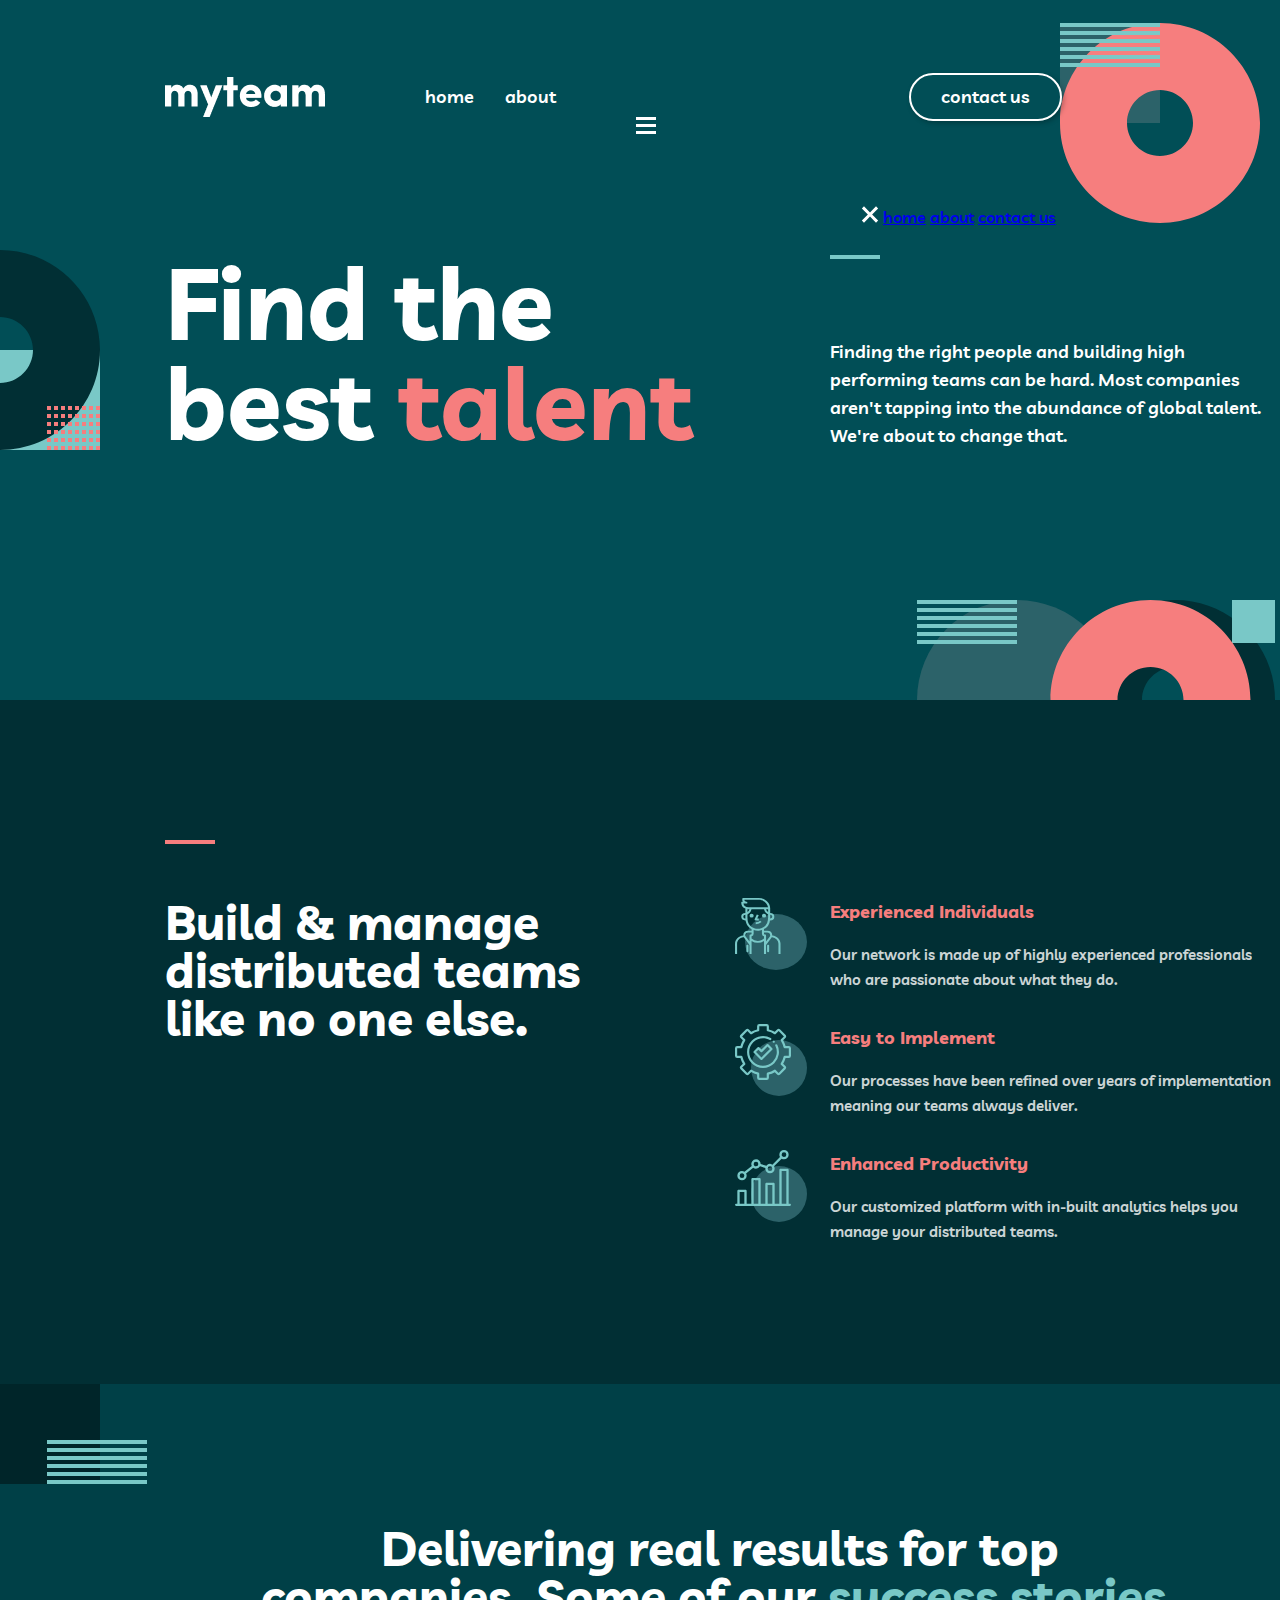
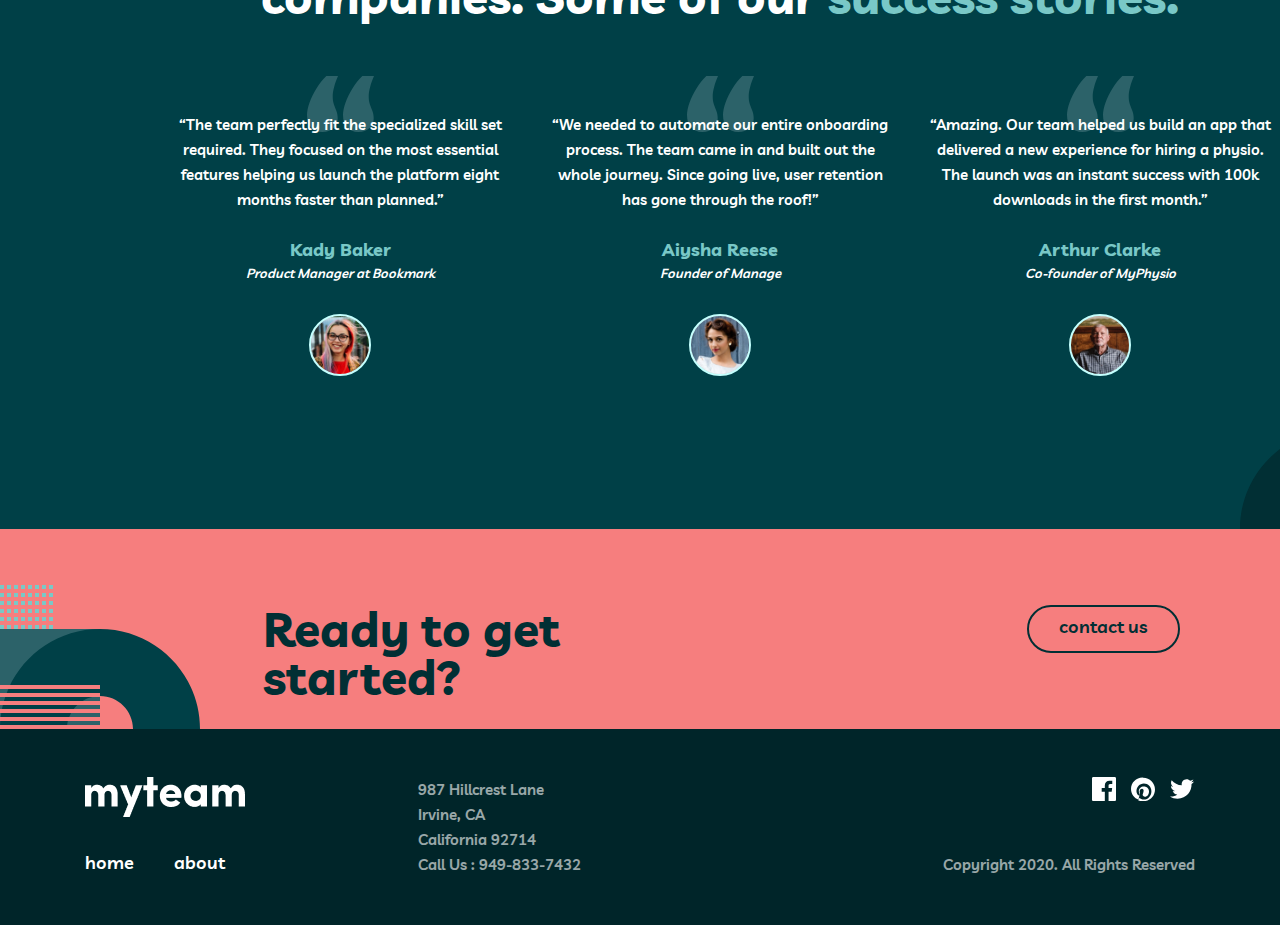
==== commit efa4deb8: "Added HTML of Menu-Mobile Sidebar part" ====
--- a/index.html
+++ b/index.html
@@ -23,9 +23,19 @@
         <a href="Pages/Contact.html"
           ><button class="nav-button contact-button">contact us</button></a
         >
-        <div class="burger-menu" onclick="toggleMenu()">
-          ☰
-      </div>
+
+        <img src="IMG/icon-hamburger.svg" alt="icon-hamburger" class="openbtn" onclick="openNav()">
+        <div id="mySidenav" class="sidenav">
+          <a href="javascript:void(0)" class="closebtn" onclick="closeNav()"><img src="IMG/icon-close.svg" alt="icon-close"></a>
+          <a href="index.html" class="menu-button">home</a>
+          <a href="Pages/About.html" class="menu-button">about</a>
+          <a href="Pages/Contact.html" class="menu-button menu-contactbtn">contact us</a>
+          <img
+            class="BottomRightDesign"
+            src="IMG/bg-pattern-about-1-mobile-nav-1.svg"
+            alt="Background Pattern Bottom Right Side"
+          />
+        </div>
       </nav>
     </header>
     <!-- Body Section 1 Dimensions:
@@ -39,14 +49,14 @@
       <!-- Flex Container -->
       <div class="flex-container">
         <!-- Left Side Design -->
-         <div class="section-container">
-        <div class="S1LeftDesign">
-          <img
-            src="IMG/bg-pattern-home-1.svg"
-            alt="Background Pattern Left Side"
-          />
-        </div>
-      </div>
+        <div class="section-container">
+          <div class="S1LeftDesign">
+            <img
+              src="IMG/bg-pattern-home-1.svg"
+              alt="Background Pattern Left Side"
+            />
+          </div>
+        </div>
         <!-- Big Text -->
         <h1 class="Section1H1 S1H1Sizing WhiteText">
           Find the <br />
@@ -83,52 +93,62 @@
     <section class="Section2">
       <!-- Special rectangle design and Text Container -->
       <div class="S2Container">
-
         <div class="TitleInLeft">
           <div class="rectangle2"></div>
-          <p class="Title"> Build & manage distributed teams like no one else.</p>
+          <p class="Title">
+            Build & manage distributed teams like no one else.
+          </p>
         </div>
 
         <div class="ListInRight">
-
           <div class="Item1">
-            <img class="sizeOfIcon"
+            <img
+              class="sizeOfIcon"
               src="IMG/icon-person.svg"
               alt="Icon of Person"
-            >
+            />
             <div class="Description">
               <p>Experienced Individuals</p>
-              <p>Our network is made up of highly experienced professionals who are passionate about what they do.</p>
+              <p>
+                Our network is made up of highly experienced professionals who
+                are passionate about what they do.
+              </p>
             </div>
           </div>
 
           <div class="Item2">
-            <img class="sizeOfIcon"
-              src="IMG/icon-cog.svg"
-              alt="Icon of Cog"             
-            >
+            <img class="sizeOfIcon" src="IMG/icon-cog.svg" alt="Icon of Cog" />
             <div class="Description">
               <p>Easy to Implement</p>
-              <p>Our processes have been refined over years of implementation meaning our teams always deliver.</p>
+              <p>
+                Our processes have been refined over years of implementation
+                meaning our teams always deliver.
+              </p>
             </div>
           </div>
 
           <div class="Item3">
-            <img class="sizeOfIcon"
+            <img
+              class="sizeOfIcon"
               src="IMG/icon-chart.svg"
-              alt="Icon of Chart"            
-            >
+              alt="Icon of Chart"
+            />
             <div class="Description">
               <p>Enhanced Productivity</p>
-              <p>Our customized platform with in-built analytics helps you manage your distributed teams.</p>
-            </div>
-          </div>
-
+              <p>
+                Our customized platform with in-built analytics helps you manage
+                your distributed teams.
+              </p>
+            </div>
+          </div>
         </div>
 
         <div class="S2BottomRightDesign">
           <!-- Bottom Right Side Design -->
-          <img src="IMG/bg-pattern-home-3.svg" alt="Background Pattern Right Side">
+          <img
+            src="IMG/bg-pattern-home-3.svg"
+            alt="Background Pattern Right Side"
+          />
         </div>
       </div>
     </section>
@@ -136,55 +156,93 @@
     <!-- Desktop Body Section 3 starts here (down) -->
     <section class="section-3">
       <div class="bg-pattern-home-4">
-        <img src="IMG/bg-pattern-home-4-about-3.svg" alt="Decorative background pattern">
-      </div>
-      
+        <img
+          src="IMG/bg-pattern-home-4-about-3.svg"
+          alt="Decorative background pattern"
+        />
+      </div>
+
       <div class="flex-container_section-3">
-        <h3 class="section-3-heading">
-          Delivering real results for top companies. Some of our <span class="highlight-success-stories">success stories.</span>
-        </h3>
+        <div class="heading-container">
+          <h3 class="section-3-heading">
+            Delivering real results for top companies. Some of our <span class="highlight-success-stories">success stories.</span>
+          </h3>
+        </div>
         <div class="testimonials-box">
           <div class="testimonial-card">
             <div class="quotes-icon">
-              <img src="IMG/icon-quotes.svg" alt="Icon of quotes">
-            </div>
-            <p class="testimonial-text">“The team perfectly fit the specialized skill set required. They focused on the most essential features helping us launch the platform eight months faster than planned.”</p>
+              <img src="IMG/icon-quotes.svg" alt="Icon of quotes" />
+            </div>
+            <p class="testimonial-text">
+              “The team perfectly fit the specialized skill set required. They
+              focused on the most essential features helping us launch the
+              platform eight months faster than planned.”
+            </p>
             <div class="testimonial-author">
               <div class="testimonial-author-name">Kady Baker</div>
-              <div class="testimonial-author-credentials">Product Manager at Bookmark</div>
-              <img class="testimonial-img" src="IMG/avatar-kady.jpg" alt="Picture of testimonial author Kady Baker">
+              <div class="testimonial-author-credentials">
+                Product Manager at Bookmark
+              </div>
+              <img
+                class="testimonial-img"
+                src="IMG/avatar-kady.jpg"
+                alt="Picture of testimonial author Kady Baker"
+              />
             </div>
           </div>
           <div class="testimonial-card">
             <div class="quotes-icon">
-              <img src="IMG/icon-quotes.svg" alt="Icon of quotes">
-            </div>
-            <p class="testimonial-text">“We needed to automate our entire onboarding process. The team came in and built out the whole journey. Since going live, user retention has gone through the roof!”</p>
+              <img src="IMG/icon-quotes.svg" alt="Icon of quotes" />
+            </div>
+            <p class="testimonial-text">
+              “We needed to automate our entire onboarding process. The team
+              came in and built out the whole journey. Since going live, user
+              retention has gone through the roof!”
+            </p>
             <div class="testimonial-author">
               <div class="testimonial-author-name">Aiysha Reese</div>
-              <div class="testimonial-author-credentials">Founder of Manage</div>
-              <img class="testimonial-img" src="IMG/avatar-aiysha.jpg" alt="Picture of testimonial author Aiysha Reese">
+              <div class="testimonial-author-credentials">
+                Founder of Manage
+              </div>
+              <img
+                class="testimonial-img"
+                src="IMG/avatar-aiysha.jpg"
+                alt="Picture of testimonial author Aiysha Reese"
+              />
             </div>
           </div>
           <div class="testimonial-card">
             <div class="quotes-icon">
-              <img src="IMG/icon-quotes.svg" alt="Icon of quotes">
-            </div>
-            <p class="testimonial-text">“Amazing. Our team helped us build an app that delivered a new experience for hiring a physio. The launch was an instant success with 100k downloads in the first month.”</p>
+              <img src="IMG/icon-quotes.svg" alt="Icon of quotes" />
+            </div>
+            <p class="testimonial-text">
+              “Amazing. Our team helped us build an app that delivered a new
+              experience for hiring a physio. The launch was an instant success
+              with 100k downloads in the first month.”
+            </p>
             <div class="testimonial-author">
               <div class="testimonial-author-name">Arthur Clarke</div>
-              <div class="testimonial-author-credentials">Co-founder of MyPhysio</div>
-              <img class="testimonial-img" src="IMG/avatar-arthur.jpg" alt="Picture of testimonial author Arthur Clarke">
+              <div class="testimonial-author-credentials">
+                Co-founder of MyPhysio
+              </div>
+              <img
+                class="testimonial-img"
+                src="IMG/avatar-arthur.jpg"
+                alt="Picture of testimonial author Arthur Clarke"
+              />
             </div>
           </div>
         </div>
       </div>
       <div class="bg-pattern-home-5">
-        <img src="IMG/bg-pattern-home-5.svg" alt="Decorative background pattern">
+        <img
+          src="IMG/bg-pattern-home-5.svg"
+          alt="Decorative background pattern"
+        />
       </div>
     </section>
     <!-- Desktop Body Section 3 ends here (up) -->
-     <!-- Article Ready to get started, start -->
+    <!-- Article Ready to get started, start -->
     <article class="article">
       <div class="mask">
         <div class="image-container">
@@ -197,7 +255,7 @@
           <h1>Ready to get started?</h1>
         </div>
         <div class="button-container">
-          <a href="/Pages/Contact.html" class="button">contact us</a>
+          <a href="Pages/Contact.html" class="button">contact us</a>
         </div>
       </div>
     </article>
--- a/CSS/style.css
+++ b/CSS/style.css
@@ -4,6 +4,7 @@
   padding: 0;
   margin: 0;
   box-sizing: border-box;
+  font-family: Livvic;
 }
 
 body {
@@ -155,6 +156,10 @@
   align-items: center; /* Vertikalus išcentravimas */
 }
 
+.contact-button:active {
+  opacity: 0.25;
+}
+
 .social-icon:hover {
   fill: #f67e7e;
   cursor: pointer;
@@ -174,8 +179,6 @@
   top: 20px;
   right: 20px;
 }
-
-/* Mobile meniu (iš pradžių paslėptas) */
 
 /* Section 1 */
 
@@ -233,12 +236,6 @@
   position: relative;
 }
 
-.S2BottomRightDesign {
-  position: absolute;
-  right: 0px;
-  bottom: -4px;
-}
-
 .S2Container {
   display: inline-flex;
   width: 1110px;
@@ -247,6 +244,13 @@
   margin: 140px 165px;
 }
 
+.rectangle2 {
+  background-color: #f67e7e;
+  width: 50px;
+  height: 4px;
+  flex-shrink: 0;
+}
+
 .TitleInLeft {
   display: flex;
   width: 445px;
@@ -256,6 +260,16 @@
   flex-shrink: 0px;
 }
 
+.Title {
+  color: #fff;
+  font-family: "Livvic";
+  font-size: 48px;
+  font-style: normal;
+  font-weight: 700;
+  line-height: 48px;
+  gap: 54px;
+}
+
 .ListInRight {
   display: flex;
   width: 540px;
@@ -267,9 +281,7 @@
   gap: 32px;
 }
 
-.Item1,
-.Item2,
-.Item3 {
+.Item1, .Item2, .Item3 {
   display: inline-flex;
   width: 540px;
   height: 94px;
@@ -289,7 +301,6 @@
   height: 94px;
   flex-direction: column;
   justify-content: center;
-  align-items: flex-start;
   gap: 16px;
   flex-shrink: 0;
 }
@@ -311,24 +322,14 @@
   line-height: 25px; /* 166.667% */
   opacity: 0.8;
 }
-.rectangle2 {
-  background-color: #f67e7e;
-  width: 50px;
-  height: 4px;
-  flex-shrink: 0;
-}
-
-.Title {
-  color: #fff;
-  font-family: "Livvic";
-  font-size: 48px;
-  font-style: normal;
-  font-weight: 700;
-  line-height: 48px;
-  gap: 54px;
-}
-
-/* Desktop Body Section 3 start */
+
+.S2BottomRightDesign {
+  position: absolute;
+  right: 0px;
+  bottom: -4px;
+}
+
+/* ----------Desktop Body Section 3 start---------- */
 .section-3 {
   width: 1440px;
   height: 745px;
@@ -341,12 +342,13 @@
   flex-direction: column;
 }
 
-.section-3-heading {
-  width: 932px;
-  height: 96px;
+.heading-container {
   margin-top: 140px;
   margin-right: 254px;
   margin-left: 254px;
+}
+
+.section-3-heading {
   color: #fff;
   text-align: center;
   font-family: Livvic;
@@ -380,6 +382,9 @@
   width: 350px;
   margin-top: 36px;
   position: relative;
+  display: flex;
+  flex-direction: column;
+  align-items: center;
 }
 
 .testimonial-text {
@@ -396,6 +401,9 @@
 
 .testimonial-author {
   margin-top: 24px;
+  display: flex;
+  flex-direction: column;
+  align-items: center;
 }
 
 .testimonial-author-name {
@@ -419,7 +427,7 @@
 }
 
 .testimonial-img {
-  margin: 32px 144px 0px;
+  margin-top: 32px;
   width: 62px;
   height: 62px;
   border-radius: 62px;
@@ -443,11 +451,10 @@
 
 .quotes-icon {
   position: absolute;
-  left: 142px;
   top: -36px;
 }
 
-/* Desktop Body Section 3 end */
+/* ----------Desktop Body Section 3 end---------- */
 
 /* Article */
 
@@ -516,6 +523,11 @@
   right: 260px;
 }
 
+.button-container:active
+{
+  opacity: 0.25;
+}
+
 .image-container {
   position: absolute;
   top: 56px;
@@ -652,45 +664,335 @@
 
 /* Section 1 */
 
+.About-Page .flex-container{
+  max-width: 1100px;
+  min-width: 1100px;
+  max-height: 159px;
+  min-height: 159px;
+  align-items: center;
+  flex-direction: row
+  
+}
 .About-Page .S1H1Sizing {
+  margin-left: 0px;
   font-family: "Livvic";
-  width: 350px;
+  min-width: 350px;
+  max-width: 350px;
   height: 100px;
-  margin-left: 165px;
   font-size: 64px;
   line-height: 56px;
 }
 .About-Page .S1ParagraphSizing {
   width: 730px;
 }
-
 .About-Page .S1Container {
+  height: 156px;
   width: 730px;
-  height: 156px;
   gap: 44px;
-  margin-left: 50px;
+  margin-left: 30px;
   margin-top: 3px;
 }
 .About-Page .S1BottomRightDesign {
-  position: absolute;
-  bottom: -4px;
-  right: -100px;
-  width: auto;
-  height: auto;
+  width: 200px;
+  position: absolute;
+  bottom: 0px;
+  left: 1340px;
+  height: 200px;
 }
 .About-Page .Section1 {
+  position: relative;
   height: 267px;
   overflow: hidden;
-}
-
+  display: flex;
+  justify-content: center;
+ }
 .About-Page .rectangle {
   background-color: #f67e7e;
 }
 
+@media (max-width: 768px) {
+  .About-Page .rectangle {
+    display: none;
+  }
+  .About-Page .Section1 {
+    max-height: 356px;
+    min-height: 356px;
+  }
+  .About-Page .flex-container {
+    max-width: 683px;
+    min-width: 683px;
+    min-height: 220px;
+    max-height: 220px;
+    flex-direction: column; 
+    justify-content: flex-end;
+  }
+  .About-Page .S1Container {
+    width: 457px;
+    height: 140px; 
+    margin: 0;
+    padding: 0;
+  }
+  .About-Page .S1ParagraphSizing{
+    font-size: 15px;
+    line-height: 25px;
+    height: 140px;
+    width: 457px;
+    top: 78px;
+    left: 153px;
+    margin-top: 0;
+  }
+  .About-Page .S1H1Sizing{
+    text-align: center;
+    min-width: 683px;
+    max-width: 683px;
+    height: 56px;
+  }
+  .About-Page .S1BottomRightDesign {
+    left: 668px;
+    width: 100%;
+    bottom: 0px;
+  }
+}
+@media (max-width: 375px){
+  .About-Page .flex-container, .About-Page .S1H1Sizing, .About-Page .S1Container, .About-Page .Section1Paragraph{
+    max-width: 327px;
+    min-width: 327px;
+  }
+  .About-Page .Section1{
+    max-width: 375px;
+    min-width: 375px;
+    max-height: 360px;
+    min-height: 360px;
+  }
+  .About-Page .flex-container{
+    max-height: 252px;
+    min-height: 252px;
+  }
+  .About-Page .S1H1Sizing{
+    max-height: 40px;
+    min-height: 40px;
+    font-size: 40px;
+    line-height: 40px;
+  }
+  .About-Page .S1Container, .About-Page .Section1Paragraph {
+    max-height: 196px;
+    min-height: 196px;
+  }
+  .About-Page .Section1Paragraph{
+    left: 24px;
+    top: 60px;
+    line-height: 28px;
+  }
+    .About-Page .S1BottomRightDesign {
+    left: 275px;
+    width: 100%;
+    top: 260px;
+  }
+}
+
+
+/* About-Page_section2 */
+
+.About-Page_section2 {
+  width: 1440px;
+  height: 1002px;
+  font-family: "Livvic";
+  background-color: #004047;
+  color: #fff;
+  position: relative;
+}
+/* Img on top left */
+.About-Page_section2::before {
+  content: "";
+  position: absolute;
+  top: 0px;
+  left: -100px;
+  width: 200px;
+  height: 200px;
+  background: url("../IMG/bg-pattern-about-2-contact-1.svg") no-repeat;
+  background-size: contain;
+}
+/* Img on bottom right */
+.About-Page_section2::after {
+  content: "";
+  position: absolute;
+  bottom: 0px;
+  right: 0px;
+  width: 147px;
+  height: 100px;
+  background: url("../IMG/bg-pattern-home-4-about-3.svg") no-repeat;
+  background-size: contain;
+}
+/* All text and cards */
+.About-Page_section2 .flex_container_4 {
+  display: flex;
+  align-items: center;
+  flex-direction: column;
+  margin: 0px 165px 165px;
+  text-align: center;
+  position: relative;
+  height: 722px;
+}
+/* heading "Meet the directors" */
+.About-Page_section2 .About-Page_section2-heading {
+  font-size: 48px;
+  font-weight: 920px;
+  padding-top: 140px;
+  margin-bottom: 64px;
+}
+/* all cards */
+.About-Page_section2 .grid {
+  display: grid;
+  grid-template-columns: repeat(3, 350px);
+  grid-auto-rows: 253px;
+  gap: 78px 30px;
+}
+
+.About-Page_section2 .card1 {
+  background-color: #012f34;
+  padding: 20px;
+  text-align: center;
+  position: relative;
+}
+
+.About-Page_section2 .card2 {
+  background-color: #012f34;
+  padding: 20px;
+  text-align: center;
+  position: relative;
+}
+
+.About-Page_section2 .card3 {
+  background-color: #012f34;
+  padding: 20px;
+  text-align: center;
+  position: relative;
+}
+
+.About-Page_section2 .card3 {
+  background-color: #012f34;
+  padding: 20px;
+  text-align: center;
+  position: relative;
+}
+
+.About-Page_section2 .card4 {
+  background-color: #012f34;
+  padding: 20px;
+  text-align: center;
+  position: relative;
+}
+
+.About-Page_section2 .card5 {
+  background-color: #012f34;
+  padding: 20px;
+  text-align: center;
+  position: relative;
+}
+
+.About-Page_section2 .card6 {
+  background-color: #002529;
+  padding: 20px;
+  text-align: center;
+  display: grid;
+  place-items: center; /* Centruoja ir horizontaliai, ir vertikaliai */
+  text-align: center;
+  height: 100%;
+}
+
+/* Img at cards */
+.About-Page_section2 .grid img {
+  width: 96px;
+  height: 96px;
+  border-radius: 50%;
+  margin-top: 10px;
+  border: 3px solid #c4fffe;
+}
+
+.About-Page_section2 .grid p {
+  font-size: 15px;
+  color: #ffffff;
+  font-style: italic;
+  line-height: 25px;
+  width: 302px;
+  height: 25px;
+  margin-bottom: 84px;
+}
+.About-Page_section2 .grid h3 {
+  font-size: 18px;
+  color: #79c8c7;
+  font-style: bold;
+  margin-top: 16px;
+  width: 302px;
+  height: 28px;
+}
+.About-Page_section2 .card6 h3 {
+  margin-top: 15px;
+}
+.About-Page_section2 .card6 p {
+  width: 254px;
+  height: 75px;
+  font-size: 15px;
+  color: #ffffff;
+  font-style: normal;
+  margin-bottom: 24px;
+  margin-top: 8px;
+}
+.About-Page_section2 .card6 div {
+  width: 60px;
+  height: 20px;
+  font-size: 15px;
+  color: #ffffff;
+  font-style: normal;
+  margin-bottom: 35px;
+  margin-top: 0px;
+  display: flex;
+  gap: 16px;
+}
+
+/* + button*/
+.About-Page_section2 .grid .plus-btn {
+  background-color: #f67e7e;
+  border: none;
+  border-radius: 50%;
+  width: 56px;
+  height: 56px;
+  display: flex;
+  align-items: center;
+  justify-content: center;
+  position: absolute;
+  bottom: -27px;
+  left: 50%;
+  transform: translateX(-50%);
+}
+.About-Page_section2 .grid .plus-btn:hover {
+  background-color: #79c8c7;
+}
+/* x button*/
+.card6 .x-btn {
+  background-color: #79c8c7;
+  border: none;
+  border-radius: 50%;
+  width: 56px;
+  height: 56px;
+  display: flex;
+  align-items: center;
+  justify-content: center;
+}
+
+.About-Page_section2 .grid .x-btn:hover {
+  background-color: #f67e7e;
+}
+.card6 .x-btn svg {
+  transform: rotate(45deg);
+}
+
 /* Our Clients Article */
 
-.About-Page .Our-Clients {
-  width: 1440px;
+.Our-Clients {
+  max-width: 1440px;
+  min-width: 1440px;
+  box-sizing: border-box;
   height: 437px;
   background-color: #012f34;
   display: flex;
@@ -701,55 +1003,146 @@
   position: relative;
 }
 
-.About-Page .section-title-container {
-  display: flex;
+.Our-Clients-Container {
+  display: flex;
+  flex-direction: column;
   align-items: center;
-  gap: 10px;
-}
-
-.About-Page .section-title {
+  gap: 67px;
+  max-width: 1110px;
+}
+
+.Our-Clients .section-title-container {
+  width: 920px;
+  height: 48px;
+  display: flex;
+  align-items: center;
+  justify-content: center;
+}
+
+.Our-Clients .section-title {
   color: #fff;
   font-family: "Livvic";
   font-size: 48px;
   font-weight: 700;
   line-height: 48px;
-}
-
-.About-Page .client-logos-container {
-  display: flex;
-  flex-wrap: wrap;
+  text-align: center;
+}
+
+.Our-Clients .client-logos-container {
+  display: flex;
+  flex-direction: row;
   justify-content: center;
-  gap: 100px;
-  width: 1110px;
-  height: 25px;
-}
-
-.About-Page .client-logo {
-  height: 100%;
-  width: auto;
-}
-
-.About-Page .decorative-img {
+  gap: 75px;
+  flex-wrap: nowrap;
+  max-width: 1110px;
+  min-width: 1110px;
+  max-height: 45px;
+  height: 45px;
+  overflow-x: hidden;
+  white-space: normal;
+}
+
+.Our-Clients .client-logo {
+  display: inline-block;
+}
+
+.Our-Clients .client-logo img {
+  max-width: 100%;
+  height: auto;
+  object-fit: contain;
+  max-height: 45px ;
+}
+
+.Our-Clients .decorative-img {
   position: absolute;
   top: 0;
   left: 0;
+}
+
+@media (max-width: 768px) {
+  .Our-Clients {
+    max-width: 768px;
+    min-width: 768px;
+    max-height: 308px;
+    min-height: 308px;
+  }
+  .Our-Clients-Container{
+    max-height: 108px;
+    max-width: 689px;
+    gap: 48px;
+  }
+
+  .Our-Clients .section-title-container{
+    max-width: 457px;
+    max-height: 32px;
+  }
+  .Our-Clients .section-title {
+    font-size: 32px;
+  }
+  
+  .Our-Clients .client-logos-container {
+    gap: 30px;
+    flex-wrap: nowrap;
+    overflow-x: auto;
+    max-height: 28px;
+    min-height: 28px;
+    max-width: 689px;
+    min-width: 689px;
+  }
+  .Our-Clients .decorative-img {
+    top: -100px;
+    clip-path: inset(50% 0 0 0);
+  }
+}
+
+@media(max-width: 375px){
+  .Our-Clients .section-title-container{
+    max-width: 327px;
+    min-width: 327px;
+  }
+  .About-Page .Our-Clients {
+    max-width: 375px;
+    min-width: 375px;
+    max-height: 632px;
+    min-height: 632px;
+  }
+  .Our-Clients-Container{
+    max-width: 327px;
+    min-width: 327px;
+    max-height: 456px;
+    min-height: 456px;
+    gap: 64px;
+  }
+  .About-Page .client-logos-container {
+    flex-wrap: wrap;
+    max-width: 162.21px;
+    min-width: 162.21px;
+    min-height: 360px;
+    max-height: 360px;
+  }
+
+  .About-Page .decorative-img {
+    top: -100px;
+    left: -100px;
+    clip-path: inset(50% 0 0 0);
+  }
+  .Our-Clients .section-title {
+    font-size: 32px;
+  }
 }
 
 /* Contact-page */
 .ContactSection1 {
   width: 1440px;
+  max-width: 100%;
   background-color: #014e56;
-  display: flex;
-  justify-content: center;
-  align-items: flex-start;
-  height: 548px;
 }
 
 .ContactS1Container {
   display: flex;
-  flex-wrap: nowrap;
+  flex-wrap: wrap;
   width: 100%;
-}
+} 
 
 .S1Container-left {
   flex: 1;
@@ -760,26 +1153,25 @@
   font-size: 64px;
   line-height: 100px;
   width: 350px;
-  position: relative;
 }
 
 .S1H3Small {
   font-family: "Livvic";
+  width: 540px;
   font-size: 32px;
   font-style: bold;
   font-weight: 700;
   line-height: 48px;
-  margin-left: 0;
 }
 
 .S1Container-left ul {
   list-style: none;
-  padding-top: 54px;
+  padding-bottom: 80px;
 }
 
 .S1Container-left ul li {
   font-family: "Livvic";
-  margin-bottom: 15px;
+  margin-top: 30px;
   color: #ffffff;
   font-style: bold;
   display: flex;
@@ -798,19 +1190,15 @@
 .S1ContactLeftimg {
   position: relative;
   top: 4px;
-  left: -100px;
-  width: 200px;
-  height: 225px;
+  left: -112px;
   clip-path: inset(0 0 0 50%);
 }
 
 /* Img desineje apacioje */
 .S1ContactRightimg {
   position: relative;
-  bottom: -320px;
+  bottom: -310px;
   right: -100px;
-  width: 200px;
-  height: 225px;
   clip-path: inset(0 50% 0 0);
 }
 /* Formos containeris */
@@ -819,16 +1207,26 @@
   width: 100%;
   max-width: 540px;
   flex: 1;
+  padding-left: 5%;
 }
 
 .form-group {
   margin-bottom: 10px;
-  padding-bottom: 30px;
+  padding-bottom: 13px;
+  margin-right: 10px;
+}
+
+.submit-button:hover {
+  border-radius: 24px;
+  background: #79C8C7;
+}
+.form-group:active {
+  opacity: 0.25;
 }
 
 .form-group label::placeholder {
   display: block;
-  font-size: 14px;
+  font-size: 15px;
   margin-bottom: 5px;
   margin-left: 20px;
   color: #ffffff50;
@@ -837,21 +1235,17 @@
 .form-group input,
 .form-group textarea {
   width: 540px;
-  font-size: 16px;
+  font-size: 15px;
   border: none;
   border-bottom: 1px solid #ffffff50;
   color: #ffffff;
   background: transparent;
   outline: none;
   resize: none;
-  padding-bottom: 16px;
+  padding-bottom: 20px;
   padding-left: 14px;
 }
-.form-group input:focus,
-.form-group textarea:focus {
-  color: #ffffff;
-  border-bottom: 1px solid #79c8c7;
-}
+ /* Perkeliau i  892 */ 
 
 .form-group input:hover,
 .form-group textarea:hover {
@@ -861,7 +1255,7 @@
 .form-group button {
   width: 123px;
   height: 48px;
-  padding: 10px 20px;
+  padding: 0;
   font-size: 16px;
   background-color: #fff;
   color: #034b5e;
@@ -878,11 +1272,6 @@
   color: #f67e7e;
 }
 
-/* .form-group input:invalid::placeholder,
-.form-group textarea.invalid::placeholder {
-  color: #F67E7E;
-    } */
-
 .error-message {
   display: none;
   color: #f67e7e;
@@ -892,26 +1281,28 @@
   line-height: 12.55px;
 }
 
-.form-group input:invalid:focus {
+.form-group input:invalid:focus,
+.form-group textarea:invalid:focus {
   border-bottom: 2px solid #f67e7e;
+  opacity: 0.6;
+  font-family: "Livvic";
+}
+
+.form-group input:focus,
+.form-group textarea:focus {
+  border-bottom: 1px solid #79c8c7;
   opacity: 1;
-  font-family: Livvic;
-}
-
-.form-group input:focus {
-  border-bottom: 1px solid #ffffff;
-  opacity: 1;
-  font-family: Livvic;
+  font-family: "Livvic";
 }
 
 .form-group input:invalid {
   opacity: 0.6;
-  font-family: Livvic;
+  font-family: "Livvic";
 }
 
 .form-group input {
   opacity: 0.6;
-  font-family: Livvic;
+  font-family: "Livvic";
 }
 
 .form-group input:invalid + .error-message,
@@ -943,6 +1334,7 @@
     margin: 0;
     display: flex;
     flex-direction: column;
+    overflow-x: hidden;
   }
 
   /* Header */
@@ -1092,18 +1484,22 @@
 
   .section-3 {
     width: 100%;
-    height: 1199px;
-  }
-
-  .flex-container_section-3 {
-    height: 1199px;
+    height: fit-content;
+  }
+
+  .flex-container_section-3{
+    height: fit-content;
+    align-items: center;
+  }
+
+  .heading-container {
+    max-width: 573px;
+    margin-top: 100px;
+    margin-left: 97px;
+    margin-right: 98px;
   }
 
   .section-3-heading {
-    width: 473px;
-    margin-left: auto;
-    margin-right: auto;
-    margin-top: 100px;
     color: #fff;
     text-align: center;
     font-family: Livvic;
@@ -1124,7 +1520,7 @@
 
   .testimonials-box {
     width: 100%;
-    padding-top: 48px;
+    padding: 48px 97px 52px 98px;
     height: auto;
     flex-direction: column;
     margin-left: 0;
@@ -1133,20 +1529,20 @@
   }
 
   .testimonial-card {
-    width: 573px;
+    width: 100%;
+    max-width: 573px;
+    
   }
 
   .testimonial-author {
     margin-top: 16px;
   }
 
-  .quotes-icon {
-    left: 254px;
-  }
-
   .testimonial-img {
-    margin: 16px 256px 48px;
-  }
+    margin-top: 16px;
+    margin-bottom: 48px;
+  }
+  /* Secrtion-3 end */
 
   /* Article */
   .article {
@@ -1191,16 +1587,90 @@
     text-align: center;
   }
 
+  /* CONTACT.HTML */
+
+  .ContactSection1 {
+    width: 100%;
+    max-height: 1080px;
+  }
+
+  .S1Container-left {
+    width: 515px;
+  }
+
+  .ContactS1H1 {
+    font-size: 64px;
+    line-height: 56px;
+    width: auto;
+    margin-bottom: 12px;
+  }
+
+  .S1H3Small {
+    font-size: 32px;
+    line-height: 48px;
+    margin: 15px;
+  }
+
+  .S1Container-left ul {
+    padding-top: 10px;
+    margin-bottom: 4px;
+    margin-left: -100px;
+  }
+
+  .S1Container-left ul li {
+    font-size: 18px;
+    line-height: 24px;
+    align-items: center;
+    margin-bottom: 16px;
+  }
+
+  .S1ContactLeftimg {
+    position: relative;
+    clip-path: inset(0 0 0 50%)
+  }
+
+  .S1ContactRightimg {
+    position: relative;
+    bottom: 164px;
+    left: 671px;
+    clip-path: inset(0 50% 0 0);
+  }
+
+  .S1FormContainer {
+    font-family: "Livvic";
+    width: 100%;
+    max-width: 540px;
+    margin-left: 70px;
+  }
+  
+  .form-group {
+    margin-bottom: 10px;
+    max-width: 540px;
+  }
+
+  .form-group input, .form-group textarea {
+    max-width: 520px;
+    font-size: 14px;
+    margin: 0 auto;
+  }
+
+  .form-group button {
+    max-width: 123px;
+    height: 48px;
+    margin-right: 390px;
+  }
+}
+  @media screen and (max-width: 768px) {
   /* Footer */
 
   .footer {
     position: relative;
-    max-width: 768;
+    max-width: 768px;
     height: 271px;
     margin-top: auto;
   }
- 
-   .footer-container {
+
+  .footer-container {
     display: inline-flex;
     width: 100%;
     width: 689px;
@@ -1208,50 +1678,42 @@
     gap: 302px;
     flex-shrink: 0;
     align-items: flex-start;
-    
-  }
-  
+  }
+
   .footer-logo {
     width: 96px;
     height: 24px;
-    position: absolute; 
-   
-  }
-.footer-nav-buttons {
-
- position: absolute;
- left: 0;
- top: 83px;
- width: 42px;
-  height: 25px;
-   
-}
-.footer-contact {
-  width: 689px;
-  height: 100px;
-  text-align: right;
-  font-size: 15px;
-  font-style: normal;
-  font-weight: 600;
-  line-height: 25px;
-  opacity: 0.6;
-  top: 56px;
-  right: 0;
-  
-}
-.footer-nav-about {
- 
-}
- 
-.footer-social-networks {
-position: absolute;
-top: 150px;
-left: 0;
-height: 24px;
-width: 102px;
-}
-
-
+    position: absolute;
+  }
+  .footer-nav-buttons {
+    position: absolute;
+    left: 0;
+    top: 83px;
+    width: 42px;
+    height: 25px;
+  }
+  .footer-contact {
+    width: 689px;
+    height: 100px;
+    text-align: right;
+    font-size: 15px;
+    font-style: normal;
+    font-weight: 600;
+    line-height: 25px;
+    opacity: 0.6;
+    top: 56px;
+    right: 0;
+  }
+  .footer-nav-about {
+  }
+
+  .footer-social-networks {
+    position: absolute;
+    top: 150px;
+    left: 0;
+    height: 24px;
+    width: 102px;
+  }
 
   /* Section 3 */
 
@@ -1261,38 +1723,46 @@
   .About-Page .client-logos-container {
     width: 100%;
   }
-
-  /* CONTACT.HTML */
-
-  /* Section 1 */
-
-  .ContactSection1 {
+  .footer-contact {
+    width: 689px;
+    height: 100px;
+    text-align: right;
+    font-size: 15px;
+    font-style: normal;
+    font-weight: 600;
+    line-height: 25px;
+    opacity: 0.6;
+    top: 56px;
+    right: 0;
+  }
+  .footer-social-networks {
+    position: absolute;
+    left: 0px;
+    top:145px
+
+  }
+
+  .footer-copyright {
+    top: 145px;
+  }
+}
+
+@media screen and (max-width: 375px) {
+  html,
+  body {
     width: 100%;
     height: 100%;
-    flex-shrink: 1;
+    margin: 0;
     display: flex;
     flex-direction: column;
-    flex-grow: 1; /* Ensure children are stacked vertically */
-  }
-
-  .ContactS1Container {
-    width: 100%; /* Ensure children are stacked vertically */
-    flex-direction: column;
-    text-align: center;
-  }
-
-  .S1FormContainer {
-    width: 100%;
-  }
-  .S1ContactRightimg {
-    position: absolute;
-    left: 0;
-    bottom: 0;
-    right: 0;
-  }
-}
-
-@media screen and (max-width: 375px) {
+  }
+
+  /*           INDEX.HTML          */
+  /* Nav */
+  .navbar {
+    width: 100%;
+    height: 160px;
+  }
   .logo {
     top: 48px;
     left: 24px;
@@ -1311,10 +1781,227 @@
   .contact-button {
     display: none;
   }
+
   .burger-menu {
     display: block;
     top: 41px;
     right: 24px;
+  }
+  /* Section 1 */
+  .Section1 {
+    width: 100%;
+    height: 407px;
+    margin-top: auto;
+  }
+
+  .Section1 h1 {
+    width: 327px;
+    position: absolute;
+    top: 0;
+    left: 24px;
+  }
+
+  .S1H1Sizing {
+    margin-left: 0;
+  }
+
+  .Section1H1 {
+    color: #fff;
+    text-align: center;
+    font-family: Livvic;
+    font-size: 40px;
+    font-style: normal;
+    font-weight: 700;
+    line-height: 40px; /* 100% */
+  }
+
+  .Section1 span {
+    color: #f67e7e;
+    font-family: Livvic;
+    font-size: 40px;
+    font-style: normal;
+    font-weight: 700;
+    line-height: 40px;
+  }
+
+  .S1Container p {
+    position: absolute;
+    top: 98px;
+    left: 24px;
+    width: 327px;
+    color: #fff;
+    text-align: center;
+    font-family: Livvic;
+    font-size: 15px;
+    font-style: normal;
+    font-weight: 600;
+    line-height: 28px; /* 186.667% */
+  }
+
+  .S1LeftDesign {
+    display: none;
+  }
+
+  .rectangle {
+    display: none;
+  }
+
+  .S1Container {
+    width: 100%;
+    flex-shrink: 1;
+    height: 407px;
+    flex-wrap: wrap;
+  }
+  .S1ParagraphSizing {
+    width: 100%;
+  }
+
+  .S1BottomRightDesign {
+    left: 10px;
+    right: 8px;
+    top: 307px;
+  }
+
+  /*  Section 2 */
+
+  .Section2 {
+    width: 100%;
+    height: 1073px;
+  }
+
+  .section2Container {
+    width: 100%;
+  }
+  
+  .S2Container {
+    width: 327px;
+    height: 945px;
+    margin: 64px 24px;
+  }
+
+  .TitleInLeft {
+    width: 240px;
+    height: 160px;
+    gap: 32px;
+  }
+
+  .S2BottomRightDesign {
+    height: 244px;
+    top: 0px;
+  }
+
+  .ListInRight {
+    width: 327px;
+    height: 199px;
+    top: 316px;
+    left: 24px;
+    gap: 48px; 
+  }
+
+  .Item1, .Item2, .Item3 {
+    width: 327px;
+    height: 199px;
+    flex-direction: column;
+    align-items: center;
+    text-align: center;
+    gap: 16px;
+  }
+  
+  .Description{
+    width: 327px;
+    height: 111px;
+    gap: 10px;
+  }
+
+  /*  Section 2 */
+  /*
+  .Section2 {
+    width: 100%;
+    min-height: 1073px;
+    margin-top: auto;
+  }
+  .section2Container {
+    width: 100%;
+  }
+  .S2Container {
+    width: 100%;
+    margin: 0;
+  }
+  .ListInRight {
+    width: 100%;
+    flex-direction: column;
+    left: 0;
+    right: 0;
+  }
+  .Item1 {
+    width: 100%;
+  }
+  .Item2 {
+    width: 100%;
+  }
+  .Item3 {
+    width: 100%;
+  }
+  .Description {
+    flex-shrink: 1;
+  }
+
+ /* ----------Section 3---------- */
+
+ .section-3 {
+  height: fit-content;
+}
+
+.flex-container_section-3 {
+  height: fit-content;
+}
+
+.heading-container {
+  max-width: 327px;
+  margin-top: 140px;
+  margin-left: 24px;
+  margin-right: 24px;
+}
+
+.testimonials-box {
+  padding: 48px 24px 116px 24px;
+}
+
+.testimonial-card {
+  width: 100%;
+  max-width: 327px;
+}
+/* ----------Section 3 end---------- */
+
+
+   /* Article */
+  .article {
+    width: 100%;
+    height: 302px;
+  }
+  .mask {
+    height: 302px;
+  }
+  .content {
+    width: 100%;
+    left: 0%;
+  }
+  .button-container {
+    width: 100%;
+    left: 0%;
+  }
+  /* Footer */
+  .footer {
+    width: 100%;
+    height: 432px;
+  }
+  .footer-container {
+    width: 100%;
+    height: 432px;
+  }
+  .footer-contact {
+    width: 100%;
+    
   }
 }
 
@@ -1357,22 +2044,16 @@
 width: 107px;
 height: 25px;
 font-size: 15px;
-gap: 24px;
-
-
- 
+gap: 24px; 
 }
 
 .footer-nav-button{
 position: absolute;
  font-size: 15px;
-
-  
 }
 
 .footer-nav-about{
   left: 75px;
- 
 }
 
 .footer-nav-home{
@@ -1391,24 +2072,149 @@
 opacity: 0.6;
 top: 145px;
 font-family: "Livvic";
-
-
-}
+}
+
 .footer-social-networks {
 top: 240px;
 left: 120px;
 position: absolute;
-
-}
-
-.footer-copyright{
+}
+
+.footer-copyright {
   display: inline;
   text-align: center;
   left: 45px;
-}
-
-
-
-
-
+  top: 282px;
+}
+}
+
+/* About section2 tablet */
+
+/* About section2 tablet */
+
+@media screen and (max-width: 768px) {
+  .About-Page_section2 {
+    width: 100%; 
+    min-height: 1219px; 
+    
+    flex-direction: column; 
+    align-items: center; 
+    
+    
+  }
+
+  .About-Page_section2 .flex_container_4 {
+   
+    flex-direction: column;
+    align-items: center;
+    text-align: center;
+    width: 573px;
+    height: 991px;
+    margin: 100px 98px 128px;
+    position: absolute;
+    
+  }
+
+  .About-Page_section2 .grid {
+    display: grid;
+    grid-template-columns: repeat(2, 281px); 
+    gap: 72px 11px; 
+    justify-content: center; 
+    
+  }
+
+  .About-Page_section2 .About-Page_section2-heading {
+    font-size: 32px;
+    font-weight: 600; 
+    padding-top: 0px; 
+    margin-bottom: 48px;
+    text-align: center; 
+  }
+
+
+  .About-Page_section2 .grid p {
+    font-size: 15px;
+    color: #ffffff;
+    font-style: italic;
+    line-height: 25px;
+    width: 233px;
+    text-align: center; 
+  }
+
+  .About-Page_section2 .grid h3 {
+    font-size: 18px;
+    color: #79c8c7;
+    font-weight: bold; 
+    margin-top: 16px;
+    width: 233px;
+    text-align: center;
+  }
+}
+
+/* About section2 mobile */
+@media screen and (max-width: 375px) {
+  .About-Page_section2 {
+    width: 100%; 
+    min-height: 2062px; 
+    display: flex;
+    flex-direction: column; 
+    align-items: center; 
+    
+    
+  }
+  .About-Page_section2::before {
+    clip-path: inset(100.3px 0 0 0);
+    top: -100px;
+    left: -100px;
+    width: 200px;
+    height: 200px;
+    
+  }
+
+  .About-Page_section2 .flex_container_4 {
+    display: flex;
+    flex-direction: column;
+    align-items: center;
+    text-align: center;
+    width: 327px;
+    height: 1858px;
+    margin: 88px 24px 116px;
+    position: relative;
+    
+  }
+
+  .About-Page_section2 .grid {
+    display: grid;
+    grid-template-columns: repeat(1, 327px); 
+    gap: 52px; 
+    justify-content: center; 
+    
+  }
+
+  .About-Page_section2 .About-Page_section2-heading {
+    font-size: 32px;
+    font-weight: 600; 
+    padding-top: 0px; 
+    margin-bottom: 48px;
+    text-align: center; 
+  }
+
+
+  .About-Page_section2 .grid p {
+    font-size: 15px;
+    color: #ffffff;
+    font-style: italic;
+    line-height: 25px;
+    width: 279px;
+    text-align: center; 
+  }
+
+  .About-Page_section2 .grid h3 {
+    font-size: 18px;
+    color: #79c8c7;
+    font-weight: bold; 
+    margin-top: 16px;
+    width: 233px;
+    text-align: center;
+  }
 }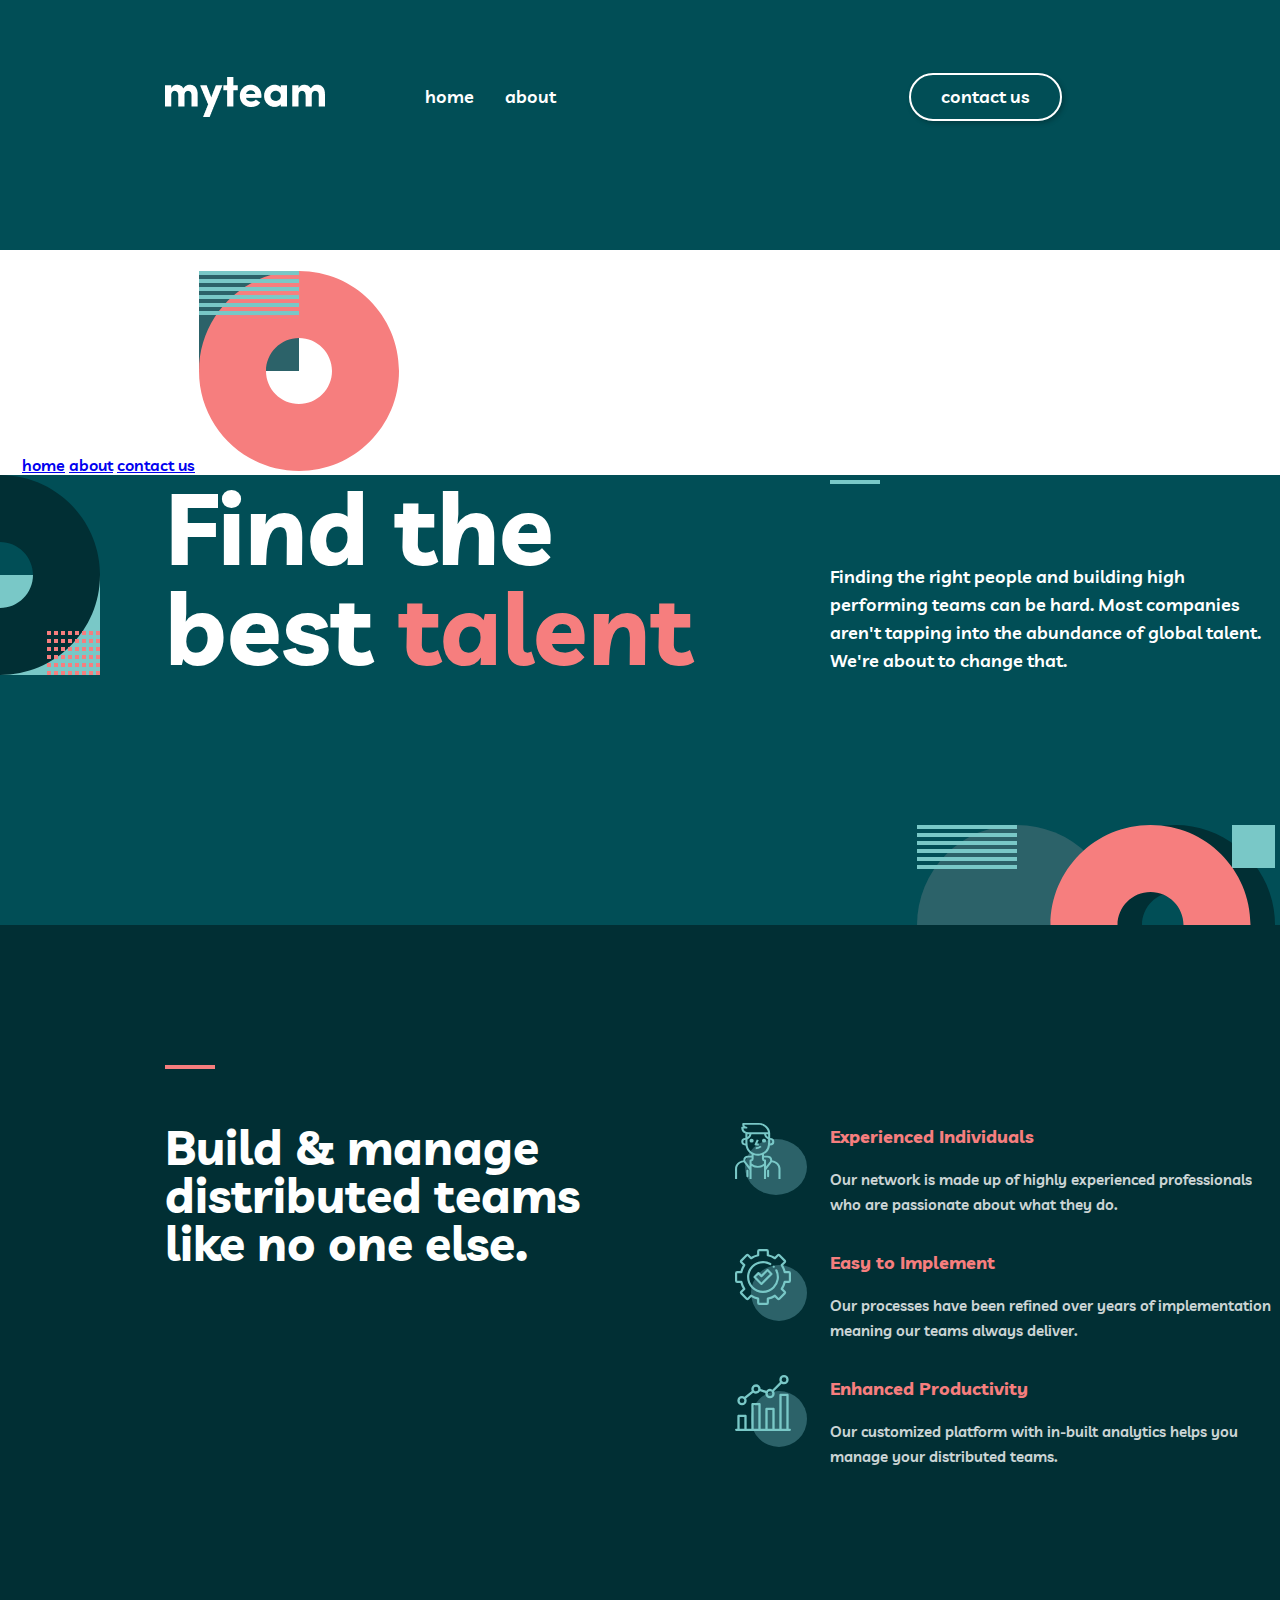
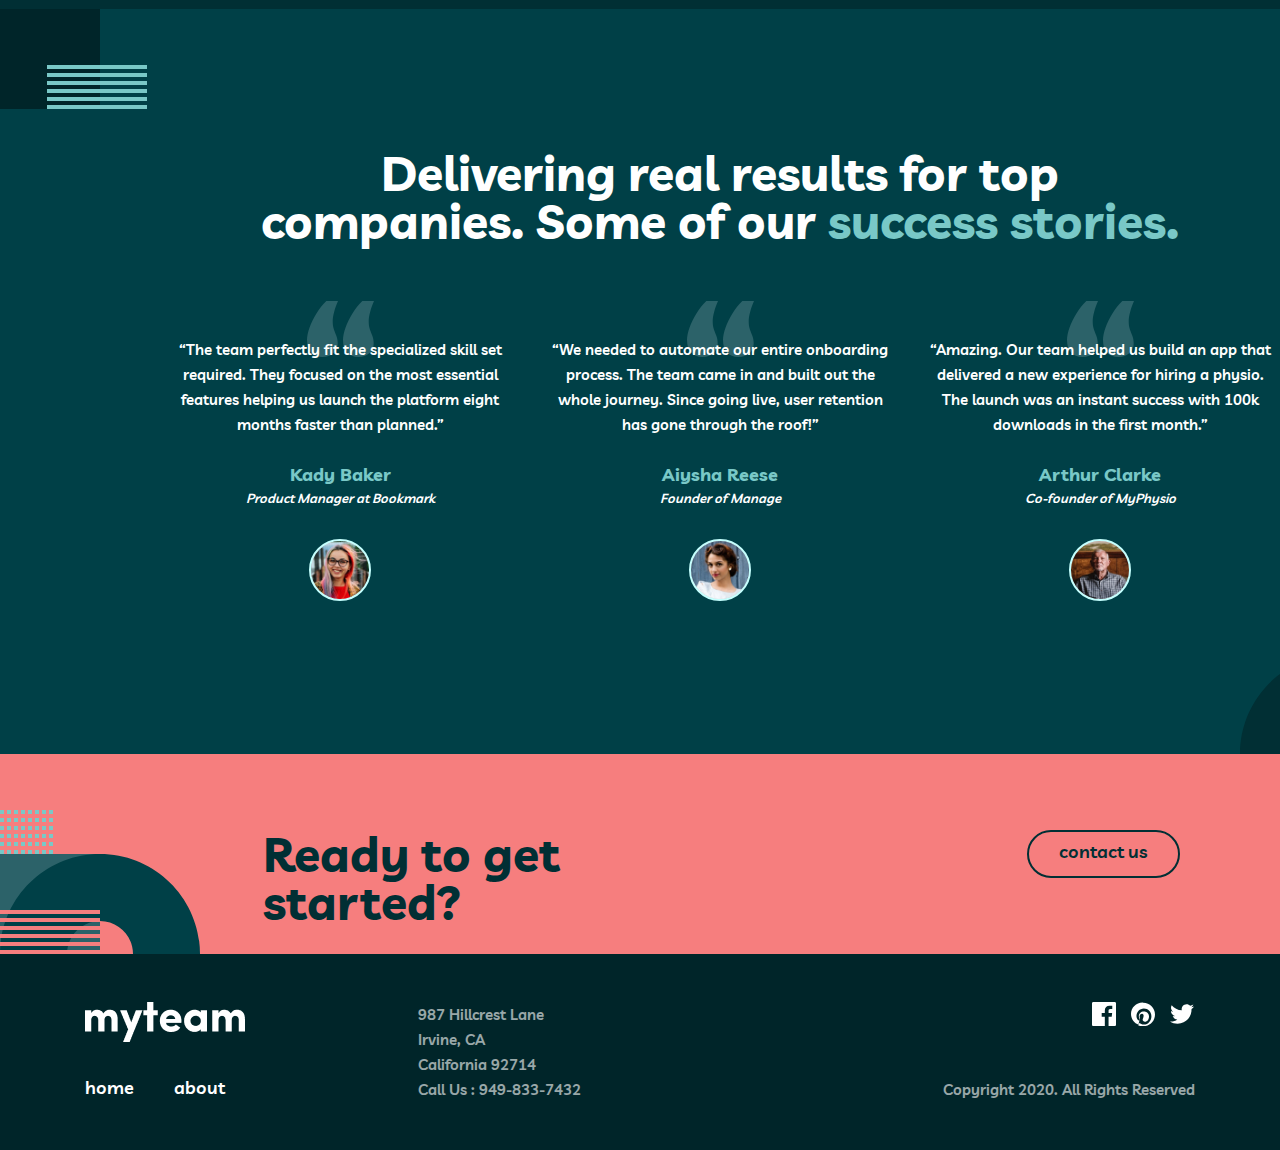
==== commit 49060a32: "Added shadow background behind Menu Sidebar" ====
--- a/index.html
+++ b/index.html
@@ -12,19 +12,22 @@
      Width: 1440px
      Height: 250px -->
     <header>
-      <nav class="navbar">
-        <img src="IMG/myteam 2.png" alt="Logo" class="logo" />
-        <a href="index.html"
-          ><button class="nav-button home-button">home</button></a
-        >
-        <a href="Pages/About.html"
-          ><button class="nav-button about-button">about</button></a
-        >
-        <a href="Pages/Contact.html"
-          ><button class="nav-button contact-button">contact us</button></a
-        >
+      <div>
+        <nav id="shadow-1" class="navbar">
+          <img src="IMG/myteam 2.png" alt="Logo" class="logo" />
+          <a href="index.html"
+            ><button class="nav-button home-button">home</button></a
+          >
+          <a href="Pages/About.html"
+            ><button class="nav-button about-button">about</button></a
+          >
+          <a href="Pages/Contact.html"
+            ><button class="nav-button contact-button">contact us</button></a
+          >
+        </nav>
 
         <img src="IMG/icon-hamburger.svg" alt="icon-hamburger" class="openbtn" onclick="openNav()">
+        
         <div id="mySidenav" class="sidenav">
           <a href="javascript:void(0)" class="closebtn" onclick="closeNav()"><img src="IMG/icon-close.svg" alt="icon-close"></a>
           <a href="index.html" class="menu-button">home</a>
@@ -36,7 +39,20 @@
             alt="Background Pattern Bottom Right Side"
           />
         </div>
-      </nav>
+      </div>
+      <script>
+        function openNav() {
+          document.getElementById("mySidenav").style.width = "255px";
+          document.getElementById("shadow-1").style.filter = "brightness(50%)";
+          document.getElementById("shadow-2").style.filter = "brightness(50%)";
+        }
+        
+        function closeNav() {
+          document.getElementById("mySidenav").style.width = "0";
+          document.getElementById("shadow-1").style.filter = "none";
+          document.getElementById("shadow-2").style.filter = "none";
+        }
+      </script>
     </header>
     <!-- Body Section 1 Dimensions:
      Width: 1440px
@@ -45,284 +61,286 @@
      bg-pattern-home-1.svg 
      bg-pattern-home-2.svg
     -->
-    <section class="Section1">
-      <!-- Flex Container -->
-      <div class="flex-container">
-        <!-- Left Side Design -->
-        <div class="section-container">
-          <div class="S1LeftDesign">
-            <img
-              src="IMG/bg-pattern-home-1.svg"
-              alt="Background Pattern Left Side"
-            />
-          </div>
-        </div>
-        <!-- Big Text -->
-        <h1 class="Section1H1 S1H1Sizing WhiteText">
-          Find the <br />
-          best <span class="Section1H1 LightCoralHighlight">talent</span>
-        </h1>
-        <!-- Special rectangle design and Text Container -->
-        <div class="S1Container">
-          <div class="rectangle"></div>
-          <p class="Section1Paragraph S1ParagraphSizing WhiteText">
-            Finding the right people and building high performing teams can be
-            hard. Most companies aren't tapping into the abundance of global
-            talent. We're about to change that.
-          </p>
-        </div>
-      </div>
-      <!-- Bottom Right Side Design -->
-      <div class="S1BottomRightDesign">
-        <img
-          src="IMG/bg-pattern-home-2.svg"
-          alt="Background Pattern Right Side"
-        />
-      </div>
-    </section>
-
-    <!-- Body Section 2 Dimensions:
-     Width: 1440px
-     Height: 684px
-     I need:
-     icon-person.svg
-     icon-cog.svg
-     icon-chart.svg
-     bg-pattern-home-3.svg
-    -->
-    <section class="Section2">
-      <!-- Special rectangle design and Text Container -->
-      <div class="S2Container">
-        <div class="TitleInLeft">
-          <div class="rectangle2"></div>
-          <p class="Title">
-            Build & manage distributed teams like no one else.
-          </p>
-        </div>
-
-        <div class="ListInRight">
-          <div class="Item1">
-            <img
-              class="sizeOfIcon"
-              src="IMG/icon-person.svg"
-              alt="Icon of Person"
-            />
-            <div class="Description">
-              <p>Experienced Individuals</p>
-              <p>
-                Our network is made up of highly experienced professionals who
-                are passionate about what they do.
-              </p>
-            </div>
-          </div>
-
-          <div class="Item2">
-            <img class="sizeOfIcon" src="IMG/icon-cog.svg" alt="Icon of Cog" />
-            <div class="Description">
-              <p>Easy to Implement</p>
-              <p>
-                Our processes have been refined over years of implementation
-                meaning our teams always deliver.
-              </p>
-            </div>
-          </div>
-
-          <div class="Item3">
-            <img
-              class="sizeOfIcon"
-              src="IMG/icon-chart.svg"
-              alt="Icon of Chart"
-            />
-            <div class="Description">
-              <p>Enhanced Productivity</p>
-              <p>
-                Our customized platform with in-built analytics helps you manage
-                your distributed teams.
-              </p>
-            </div>
-          </div>
-        </div>
-
-        <div class="S2BottomRightDesign">
-          <!-- Bottom Right Side Design -->
+    <div id="shadow-2">
+      <section class="Section1">
+        <!-- Flex Container -->
+        <div class="flex-container">
+          <!-- Left Side Design -->
+          <div class="section-container">
+            <div class="S1LeftDesign">
+              <img
+                src="IMG/bg-pattern-home-1.svg"
+                alt="Background Pattern Left Side"
+              />
+            </div>
+          </div>
+          <!-- Big Text -->
+          <h1 class="Section1H1 S1H1Sizing WhiteText">
+            Find the <br />
+            best <span class="Section1H1 LightCoralHighlight">talent</span>
+          </h1>
+          <!-- Special rectangle design and Text Container -->
+          <div class="S1Container">
+            <div class="rectangle"></div>
+            <p class="Section1Paragraph S1ParagraphSizing WhiteText">
+              Finding the right people and building high performing teams can be
+              hard. Most companies aren't tapping into the abundance of global
+              talent. We're about to change that.
+            </p>
+          </div>
+        </div>
+        <!-- Bottom Right Side Design -->
+        <div class="S1BottomRightDesign">
           <img
-            src="IMG/bg-pattern-home-3.svg"
+            src="IMG/bg-pattern-home-2.svg"
             alt="Background Pattern Right Side"
           />
         </div>
-      </div>
-    </section>
-
-    <!-- Desktop Body Section 3 starts here (down) -->
-    <section class="section-3">
-      <div class="bg-pattern-home-4">
-        <img
-          src="IMG/bg-pattern-home-4-about-3.svg"
-          alt="Decorative background pattern"
-        />
-      </div>
-
-      <div class="flex-container_section-3">
-        <div class="heading-container">
-          <h3 class="section-3-heading">
-            Delivering real results for top companies. Some of our <span class="highlight-success-stories">success stories.</span>
-          </h3>
-        </div>
-        <div class="testimonials-box">
-          <div class="testimonial-card">
-            <div class="quotes-icon">
-              <img src="IMG/icon-quotes.svg" alt="Icon of quotes" />
-            </div>
-            <p class="testimonial-text">
-              “The team perfectly fit the specialized skill set required. They
-              focused on the most essential features helping us launch the
-              platform eight months faster than planned.”
+      </section>
+
+      <!-- Body Section 2 Dimensions:
+      Width: 1440px
+      Height: 684px
+      I need:
+      icon-person.svg
+      icon-cog.svg
+      icon-chart.svg
+      bg-pattern-home-3.svg
+      -->
+      <section class="Section2">
+        <!-- Special rectangle design and Text Container -->
+        <div class="S2Container">
+          <div class="TitleInLeft">
+            <div class="rectangle2"></div>
+            <p class="Title">
+              Build & manage distributed teams like no one else.
             </p>
-            <div class="testimonial-author">
-              <div class="testimonial-author-name">Kady Baker</div>
-              <div class="testimonial-author-credentials">
-                Product Manager at Bookmark
-              </div>
+          </div>
+
+          <div class="ListInRight">
+            <div class="Item1">
               <img
-                class="testimonial-img"
-                src="IMG/avatar-kady.jpg"
-                alt="Picture of testimonial author Kady Baker"
-              />
-            </div>
-          </div>
-          <div class="testimonial-card">
-            <div class="quotes-icon">
-              <img src="IMG/icon-quotes.svg" alt="Icon of quotes" />
-            </div>
-            <p class="testimonial-text">
-              “We needed to automate our entire onboarding process. The team
-              came in and built out the whole journey. Since going live, user
-              retention has gone through the roof!”
-            </p>
-            <div class="testimonial-author">
-              <div class="testimonial-author-name">Aiysha Reese</div>
-              <div class="testimonial-author-credentials">
-                Founder of Manage
-              </div>
+                class="sizeOfIcon"
+                src="IMG/icon-person.svg"
+                alt="Icon of Person"
+              />
+              <div class="Description">
+                <p>Experienced Individuals</p>
+                <p>
+                  Our network is made up of highly experienced professionals who
+                  are passionate about what they do.
+                </p>
+              </div>
+            </div>
+
+            <div class="Item2">
+              <img class="sizeOfIcon" src="IMG/icon-cog.svg" alt="Icon of Cog" />
+              <div class="Description">
+                <p>Easy to Implement</p>
+                <p>
+                  Our processes have been refined over years of implementation
+                  meaning our teams always deliver.
+                </p>
+              </div>
+            </div>
+
+            <div class="Item3">
               <img
-                class="testimonial-img"
-                src="IMG/avatar-aiysha.jpg"
-                alt="Picture of testimonial author Aiysha Reese"
-              />
-            </div>
-          </div>
-          <div class="testimonial-card">
-            <div class="quotes-icon">
-              <img src="IMG/icon-quotes.svg" alt="Icon of quotes" />
-            </div>
-            <p class="testimonial-text">
-              “Amazing. Our team helped us build an app that delivered a new
-              experience for hiring a physio. The launch was an instant success
-              with 100k downloads in the first month.”
-            </p>
-            <div class="testimonial-author">
-              <div class="testimonial-author-name">Arthur Clarke</div>
-              <div class="testimonial-author-credentials">
-                Co-founder of MyPhysio
-              </div>
-              <img
-                class="testimonial-img"
-                src="IMG/avatar-arthur.jpg"
-                alt="Picture of testimonial author Arthur Clarke"
-              />
-            </div>
-          </div>
-        </div>
-      </div>
-      <div class="bg-pattern-home-5">
-        <img
-          src="IMG/bg-pattern-home-5.svg"
-          alt="Decorative background pattern"
-        />
-      </div>
-    </section>
-    <!-- Desktop Body Section 3 ends here (up) -->
-    <!-- Article Ready to get started, start -->
-    <article class="article">
-      <div class="mask">
-        <div class="image-container">
+                class="sizeOfIcon"
+                src="IMG/icon-chart.svg"
+                alt="Icon of Chart"
+              />
+              <div class="Description">
+                <p>Enhanced Productivity</p>
+                <p>
+                  Our customized platform with in-built analytics helps you manage
+                  your distributed teams.
+                </p>
+              </div>
+            </div>
+          </div>
+
+          <div class="S2BottomRightDesign">
+            <!-- Bottom Right Side Design -->
+            <img
+              src="IMG/bg-pattern-home-3.svg"
+              alt="Background Pattern Right Side"
+            />
+          </div>
+        </div>
+      </section>
+
+      <!-- Desktop Body Section 3 starts here (down) -->
+      <section class="section-3">
+        <div class="bg-pattern-home-4">
           <img
-            src="IMG/bg-pattern-home-6-about-5.svg"
-            alt="Decorative Semi-circle"
+            src="IMG/bg-pattern-home-4-about-3.svg"
+            alt="Decorative background pattern"
           />
         </div>
-        <div class="content">
-          <h1>Ready to get started?</h1>
-        </div>
-        <div class="button-container">
-          <a href="Pages/Contact.html" class="button">contact us</a>
-        </div>
-      </div>
-    </article>
-    <!-- Article Ready to get started, end -->
-    <footer class="footer">
-      <div class="footer-container">
-        <img src="IMG/myteam 2.png" alt="MyTeam Logo" class="footer-logo" />
-        <div class="footer-nav-buttons">
-          <a href="index.html"
-            ><button class="footer-nav-button footer-nav-home">home</button></a
-          >
-          <a href="Pages/About.html"
-            ><button class="footer-nav-button footer-nav-about">
-              about
-            </button></a
-          >
-        </div>
-        <div class="footer-contact">
-          987 Hillcrest Lane<br />
-          Irvine, CA<br />
-          California 92714<br />
-          Call Us : 949-833-7432
-        </div>
-        <div class="footer-social-networks">
-          <!-- Facebook ikonėlė -->
-          <svg
-            class="social-icon"
-            xmlns="http://www.w3.org/2000/svg"
-            viewBox="0 0 24 24"
-            width="24"
-            height="24"
-          >
-            <path
-              d="M22.675 0H1.325C0.593 0 0 0.593 0 1.325V22.676C0 23.407 0.593 24 1.325 24H12.82V14.706H9.692V11.084H12.82V8.413C12.82 5.313 14.713 3.625 17.479 3.625C18.804 3.625 19.942 3.724 20.274 3.768V7.008L18.356 7.009C16.852 7.009 16.561 7.724 16.561 8.772V11.085H20.148L19.681 14.707H16.561V24H22.677C23.407 24 24 23.407 24 22.675V1.325C24 0.593 23.407 0 22.675 0Z"
-              fill="currentColor"
+
+        <div class="flex-container_section-3">
+          <div class="heading-container">
+            <h3 class="section-3-heading">
+              Delivering real results for top companies. Some of our <span class="highlight-success-stories">success stories.</span>
+            </h3>
+          </div>
+          <div class="testimonials-box">
+            <div class="testimonial-card">
+              <div class="quotes-icon">
+                <img src="IMG/icon-quotes.svg" alt="Icon of quotes" />
+              </div>
+              <p class="testimonial-text">
+                “The team perfectly fit the specialized skill set required. They
+                focused on the most essential features helping us launch the
+                platform eight months faster than planned.”
+              </p>
+              <div class="testimonial-author">
+                <div class="testimonial-author-name">Kady Baker</div>
+                <div class="testimonial-author-credentials">
+                  Product Manager at Bookmark
+                </div>
+                <img
+                  class="testimonial-img"
+                  src="IMG/avatar-kady.jpg"
+                  alt="Picture of testimonial author Kady Baker"
+                />
+              </div>
+            </div>
+            <div class="testimonial-card">
+              <div class="quotes-icon">
+                <img src="IMG/icon-quotes.svg" alt="Icon of quotes" />
+              </div>
+              <p class="testimonial-text">
+                “We needed to automate our entire onboarding process. The team
+                came in and built out the whole journey. Since going live, user
+                retention has gone through the roof!”
+              </p>
+              <div class="testimonial-author">
+                <div class="testimonial-author-name">Aiysha Reese</div>
+                <div class="testimonial-author-credentials">
+                  Founder of Manage
+                </div>
+                <img
+                  class="testimonial-img"
+                  src="IMG/avatar-aiysha.jpg"
+                  alt="Picture of testimonial author Aiysha Reese"
+                />
+              </div>
+            </div>
+            <div class="testimonial-card">
+              <div class="quotes-icon">
+                <img src="IMG/icon-quotes.svg" alt="Icon of quotes" />
+              </div>
+              <p class="testimonial-text">
+                “Amazing. Our team helped us build an app that delivered a new
+                experience for hiring a physio. The launch was an instant success
+                with 100k downloads in the first month.”
+              </p>
+              <div class="testimonial-author">
+                <div class="testimonial-author-name">Arthur Clarke</div>
+                <div class="testimonial-author-credentials">
+                  Co-founder of MyPhysio
+                </div>
+                <img
+                  class="testimonial-img"
+                  src="IMG/avatar-arthur.jpg"
+                  alt="Picture of testimonial author Arthur Clarke"
+                />
+              </div>
+            </div>
+          </div>
+        </div>
+        <div class="bg-pattern-home-5">
+          <img
+            src="IMG/bg-pattern-home-5.svg"
+            alt="Decorative background pattern"
+          />
+        </div>
+      </section>
+      <!-- Desktop Body Section 3 ends here (up) -->
+      <!-- Article Ready to get started, start -->
+      <article class="article">
+        <div class="mask">
+          <div class="image-container">
+            <img
+              src="IMG/bg-pattern-home-6-about-5.svg"
+              alt="Decorative Semi-circle"
             />
-          </svg>
-          <!-- Pinterest ikonėlė -->
-          <svg
-            class="social-icon"
-            xmlns="http://www.w3.org/2000/svg"
-            viewBox="0 0 25 24"
-            width="24"
-            height="24"
-          >
-            <path
-              d="M12 0C5.373 0 0 5.373 0 12C0 17.28 3.438 21.697 8.104 23.245C8.034 22.615 8 21.844 8.19 21.134L9.404 16.602C9.404 16.602 8.976 15.707 8.976 14.6C8.976 12.823 10.03 11.639 11.467 11.639C12.77 11.639 13.148 12.792 13.148 13.763C13.148 14.823 12.563 16.308 12.214 17.541C11.82 19.011 13.008 20.06 14.477 20.06C16.893 20.06 18.768 17.828 18.768 14.613C18.768 11.594 16.683 9.276 13.4 9.276C10.287 9.276 8.145 11.485 8.145 14.257C8.145 15.359 8.462 16.248 8.938 16.976C8.988 17.065 8.998 17.172 8.978 17.273L8.639 18.737C8.597 18.935 8.49 18.982 8.304 18.887C6.613 18.047 5.698 16.135 5.698 14.231C5.698 9.997 8.966 6.25 13.4 6.25C17.88 6.25 21.25 9.654 21.25 14.297C21.25 18.92 18.006 23 13.437 23C11.374 23 9.8 22.152 8.854 21.056C8.55 22.217 7.91 23.45 7.56 24C9.164 24.516 10.921 24.75 12.75 24.75C19.627 24.75 25 19.377 25 12.5C25 5.623 19.627 0.25 12.75 0.25Z"
-              fill="currentColor"
-            />
-          </svg>
-
-          <!-- Twitter ikonėlė -->
-          <svg
-            class="social-icon"
-            xmlns="http://www.w3.org/2000/svg"
-            viewBox="0 0 24 24"
-            width="24"
-            height="24"
-          >
-            <path
-              d="M24 4.557C23.117 4.949 22.168 5.213 21.172 5.332C22.189 4.723 22.97 3.758 23.337 2.608C22.386 3.172 21.332 3.582 20.21 3.803C19.313 2.846 18.032 2.248 16.616 2.248C13.437 2.248 11.101 5.214 11.819 8.293C7.728 8.088 4.1 6.128 1.671 3.149C0.381 5.362 1.002 8.257 3.194 9.723C2.388 9.697 1.628 9.476 0.965 9.107C0.911 11.389 2.546 13.523 4.914 13.998C4.221 14.186 3.462 14.23 2.69 14.082C3.316 16.038 5.134 17.461 7.29 17.501C5.22 19.124 2.612 19.849 0 19.541C2.179 20.938 4.768 21.753 7.548 21.753C16.69 21.753 21.855 14.032 21.543 7.106C22.505 6.411 23.34 5.544 24 4.557Z"
-              fill="currentColor"
-            />
-          </svg>
-        </div>
-        <div class="footer-copyright">Copyright 2020. All Rights Reserved</div>
-      </div>
-    </footer>
+          </div>
+          <div class="content">
+            <h1>Ready to get started?</h1>
+          </div>
+          <div class="button-container">
+            <a href="Pages/Contact.html" class="button">contact us</a>
+          </div>
+        </div>
+      </article>
+      <!-- Article Ready to get started, end -->
+      <footer class="footer">
+        <div class="footer-container">
+          <img src="IMG/myteam 2.png" alt="MyTeam Logo" class="footer-logo" />
+          <div class="footer-nav-buttons">
+            <a href="index.html"
+              ><button class="footer-nav-button footer-nav-home">home</button></a
+            >
+            <a href="Pages/About.html"
+              ><button class="footer-nav-button footer-nav-about">
+                about
+              </button></a
+            >
+          </div>
+          <div class="footer-contact">
+            987 Hillcrest Lane<br />
+            Irvine, CA<br />
+            California 92714<br />
+            Call Us : 949-833-7432
+          </div>
+          <div class="footer-social-networks">
+            <!-- Facebook ikonėlė -->
+            <svg
+              class="social-icon"
+              xmlns="http://www.w3.org/2000/svg"
+              viewBox="0 0 24 24"
+              width="24"
+              height="24"
+            >
+              <path
+                d="M22.675 0H1.325C0.593 0 0 0.593 0 1.325V22.676C0 23.407 0.593 24 1.325 24H12.82V14.706H9.692V11.084H12.82V8.413C12.82 5.313 14.713 3.625 17.479 3.625C18.804 3.625 19.942 3.724 20.274 3.768V7.008L18.356 7.009C16.852 7.009 16.561 7.724 16.561 8.772V11.085H20.148L19.681 14.707H16.561V24H22.677C23.407 24 24 23.407 24 22.675V1.325C24 0.593 23.407 0 22.675 0Z"
+                fill="currentColor"
+              />
+            </svg>
+            <!-- Pinterest ikonėlė -->
+            <svg
+              class="social-icon"
+              xmlns="http://www.w3.org/2000/svg"
+              viewBox="0 0 25 24"
+              width="24"
+              height="24"
+            >
+              <path
+                d="M12 0C5.373 0 0 5.373 0 12C0 17.28 3.438 21.697 8.104 23.245C8.034 22.615 8 21.844 8.19 21.134L9.404 16.602C9.404 16.602 8.976 15.707 8.976 14.6C8.976 12.823 10.03 11.639 11.467 11.639C12.77 11.639 13.148 12.792 13.148 13.763C13.148 14.823 12.563 16.308 12.214 17.541C11.82 19.011 13.008 20.06 14.477 20.06C16.893 20.06 18.768 17.828 18.768 14.613C18.768 11.594 16.683 9.276 13.4 9.276C10.287 9.276 8.145 11.485 8.145 14.257C8.145 15.359 8.462 16.248 8.938 16.976C8.988 17.065 8.998 17.172 8.978 17.273L8.639 18.737C8.597 18.935 8.49 18.982 8.304 18.887C6.613 18.047 5.698 16.135 5.698 14.231C5.698 9.997 8.966 6.25 13.4 6.25C17.88 6.25 21.25 9.654 21.25 14.297C21.25 18.92 18.006 23 13.437 23C11.374 23 9.8 22.152 8.854 21.056C8.55 22.217 7.91 23.45 7.56 24C9.164 24.516 10.921 24.75 12.75 24.75C19.627 24.75 25 19.377 25 12.5C25 5.623 19.627 0.25 12.75 0.25Z"
+                fill="currentColor"
+              />
+            </svg>
+
+            <!-- Twitter ikonėlė -->
+            <svg
+              class="social-icon"
+              xmlns="http://www.w3.org/2000/svg"
+              viewBox="0 0 24 24"
+              width="24"
+              height="24"
+            >
+              <path
+                d="M24 4.557C23.117 4.949 22.168 5.213 21.172 5.332C22.189 4.723 22.97 3.758 23.337 2.608C22.386 3.172 21.332 3.582 20.21 3.803C19.313 2.846 18.032 2.248 16.616 2.248C13.437 2.248 11.101 5.214 11.819 8.293C7.728 8.088 4.1 6.128 1.671 3.149C0.381 5.362 1.002 8.257 3.194 9.723C2.388 9.697 1.628 9.476 0.965 9.107C0.911 11.389 2.546 13.523 4.914 13.998C4.221 14.186 3.462 14.23 2.69 14.082C3.316 16.038 5.134 17.461 7.29 17.501C5.22 19.124 2.612 19.849 0 19.541C2.179 20.938 4.768 21.753 7.548 21.753C16.69 21.753 21.855 14.032 21.543 7.106C22.505 6.411 23.34 5.544 24 4.557Z"
+                fill="currentColor"
+              />
+            </svg>
+          </div>
+          <div class="footer-copyright">Copyright 2020. All Rights Reserved</div>
+        </div>
+      </footer>
+    </div>
   </body>
 </html>
--- a/CSS/style.css
+++ b/CSS/style.css
@@ -156,10 +156,6 @@
   align-items: center; /* Vertikalus išcentravimas */
 }
 
-.contact-button:active {
-  opacity: 0.25;
-}
-
 .social-icon:hover {
   fill: #f67e7e;
   cursor: pointer;
@@ -523,11 +519,6 @@
   right: 260px;
 }
 
-.button-container:active
-{
-  opacity: 0.25;
-}
-
 .image-container {
   position: absolute;
   top: 56px;
@@ -916,7 +907,7 @@
   line-height: 25px;
   width: 302px;
   height: 25px;
-  margin-bottom: 84px;
+  margin-bottom: 56px;
 }
 .About-Page_section2 .grid h3 {
   font-size: 18px;
@@ -1136,6 +1127,7 @@
   width: 1440px;
   max-width: 100%;
   background-color: #014e56;
+  overflow-x: hidden;
 }
 
 .ContactS1Container {
@@ -1191,14 +1183,18 @@
   position: relative;
   top: 4px;
   left: -112px;
+  width: 225px;
+  height: 225px;
   clip-path: inset(0 0 0 50%);
 }
 
 /* Img desineje apacioje */
 .S1ContactRightimg {
   position: relative;
-  bottom: -310px;
-  right: -100px;
+  bottom: -335px;
+  right: -111px;
+  width: 225px;
+  height: 225px;
   clip-path: inset(0 50% 0 0);
 }
 /* Formos containeris */
@@ -1212,16 +1208,7 @@
 
 .form-group {
   margin-bottom: 10px;
-  padding-bottom: 13px;
-  margin-right: 10px;
-}
-
-.submit-button:hover {
-  border-radius: 24px;
-  background: #79C8C7;
-}
-.form-group:active {
-  opacity: 0.25;
+  padding-bottom: 20px;
 }
 
 .form-group label::placeholder {
@@ -1281,10 +1268,9 @@
   line-height: 12.55px;
 }
 
-.form-group input:invalid:focus,
-.form-group textarea:invalid:focus {
+.form-group input:invalid:focus {
   border-bottom: 2px solid #f67e7e;
-  opacity: 0.6;
+  opacity: 1;
   font-family: "Livvic";
 }
 
@@ -1321,6 +1307,7 @@
 @media (max-width: 1440px) {
   body {
     width: 100%;
+    overflow-x: hidden;
   }
 }
 /* Tablet  */
@@ -1591,11 +1578,16 @@
 
   .ContactSection1 {
     width: 100%;
-    max-height: 1080px;
+    height: fit-content;
+    display: flex; 
+  }
+
+  .ContactS1Container {
+    flex: 1;
   }
 
   .S1Container-left {
-    width: 515px;
+    width: 100%;
   }
 
   .ContactS1H1 {
@@ -1608,7 +1600,8 @@
   .S1H3Small {
     font-size: 32px;
     line-height: 48px;
-    margin: 15px;
+    margin-left: 20px;
+    margin-top: 10px;
   }
 
   .S1Container-left ul {
@@ -1626,13 +1619,15 @@
 
   .S1ContactLeftimg {
     position: relative;
+    width: 225px;
+    height: 225px;
     clip-path: inset(0 0 0 50%)
   }
 
   .S1ContactRightimg {
     position: relative;
-    bottom: 164px;
-    left: 671px;
+    width: 200px;
+    height: 225px;
     clip-path: inset(0 50% 0 0);
   }
 
@@ -1645,16 +1640,18 @@
   
   .form-group {
     margin-bottom: 10px;
-    max-width: 540px;
+    
   }
 
   .form-group input, .form-group textarea {
+    width: calc(100% - 52px);
     max-width: 520px;
     font-size: 14px;
     margin: 0 auto;
   }
 
   .form-group button {
+    width: 100%;
     max-width: 123px;
     height: 48px;
     margin-right: 390px;
@@ -1671,6 +1668,7 @@
   }
 
   .footer-container {
+    
     display: inline-flex;
     width: 100%;
     width: 689px;
@@ -1722,6 +1720,36 @@
   }
   .About-Page .client-logos-container {
     width: 100%;
+  }
+
+  /* CONTACT.HTML */
+
+  /* Section 1 */
+
+  .ContactSection1 {
+    width: 100%;
+    height: 100%;
+    flex-shrink: 1;
+    display: flex;
+    flex-direction: column;
+    flex-grow: 1; /* Ensure children are stacked vertically */
+  }
+
+  .ContactS1Container {
+    width: 100%; /* Ensure children are stacked vertically */
+    flex-direction: column;
+    text-align: center;
+  }
+
+  .S1FormContainer {
+    width: 100%;
+  }
+  .S1ContactRightimg {
+    position: absolute;
+    left: 0;
+    top: 83px;
+    width: 42px;
+    height: 25px;
   }
   .footer-contact {
     width: 689px;
@@ -1982,13 +2010,36 @@
   .mask {
     height: 302px;
   }
+
+  .image-container {
+    top: 180px;
+    right: 568px;
+    width: 200px;
+    height: 244px;
+  }
+
   .content {
-    width: 100%;
-    left: 0%;
-  }
+    width: 327px;
+    height: 64px;
+    top: 83px;
+    left: 24px;
+    text-align: center;
+  }
+
+  .content h1 {
+    font-size: 32px;
+    line-height: 32px;
+  }
+
   .button-container {
-    width: 100%;
-    left: 0%;
+    width: 153px;
+    height: 48px;
+    top: 171px;
+    left: 111px;
+  }
+
+  .button {
+    text-align: center;
   }
   /* Footer */
   .footer {
@@ -2086,135 +2137,4 @@
   left: 45px;
   top: 282px;
 }
-}
-
-/* About section2 tablet */
-
-/* About section2 tablet */
-
-@media screen and (max-width: 768px) {
-  .About-Page_section2 {
-    width: 100%; 
-    min-height: 1219px; 
-    
-    flex-direction: column; 
-    align-items: center; 
-    
-    
-  }
-
-  .About-Page_section2 .flex_container_4 {
-   
-    flex-direction: column;
-    align-items: center;
-    text-align: center;
-    width: 573px;
-    height: 991px;
-    margin: 100px 98px 128px;
-    position: absolute;
-    
-  }
-
-  .About-Page_section2 .grid {
-    display: grid;
-    grid-template-columns: repeat(2, 281px); 
-    gap: 72px 11px; 
-    justify-content: center; 
-    
-  }
-
-  .About-Page_section2 .About-Page_section2-heading {
-    font-size: 32px;
-    font-weight: 600; 
-    padding-top: 0px; 
-    margin-bottom: 48px;
-    text-align: center; 
-  }
-
-
-  .About-Page_section2 .grid p {
-    font-size: 15px;
-    color: #ffffff;
-    font-style: italic;
-    line-height: 25px;
-    width: 233px;
-    text-align: center; 
-  }
-
-  .About-Page_section2 .grid h3 {
-    font-size: 18px;
-    color: #79c8c7;
-    font-weight: bold; 
-    margin-top: 16px;
-    width: 233px;
-    text-align: center;
-  }
-}
-
-/* About section2 mobile */
-@media screen and (max-width: 375px) {
-  .About-Page_section2 {
-    width: 100%; 
-    min-height: 2062px; 
-    display: flex;
-    flex-direction: column; 
-    align-items: center; 
-    
-    
-  }
-  .About-Page_section2::before {
-    clip-path: inset(100.3px 0 0 0);
-    top: -100px;
-    left: -100px;
-    width: 200px;
-    height: 200px;
-    
-  }
-
-  .About-Page_section2 .flex_container_4 {
-    display: flex;
-    flex-direction: column;
-    align-items: center;
-    text-align: center;
-    width: 327px;
-    height: 1858px;
-    margin: 88px 24px 116px;
-    position: relative;
-    
-  }
-
-  .About-Page_section2 .grid {
-    display: grid;
-    grid-template-columns: repeat(1, 327px); 
-    gap: 52px; 
-    justify-content: center; 
-    
-  }
-
-  .About-Page_section2 .About-Page_section2-heading {
-    font-size: 32px;
-    font-weight: 600; 
-    padding-top: 0px; 
-    margin-bottom: 48px;
-    text-align: center; 
-  }
-
-
-  .About-Page_section2 .grid p {
-    font-size: 15px;
-    color: #ffffff;
-    font-style: italic;
-    line-height: 25px;
-    width: 279px;
-    text-align: center; 
-  }
-
-  .About-Page_section2 .grid h3 {
-    font-size: 18px;
-    color: #79c8c7;
-    font-weight: bold; 
-    margin-top: 16px;
-    width: 233px;
-    text-align: center;
-  }
 }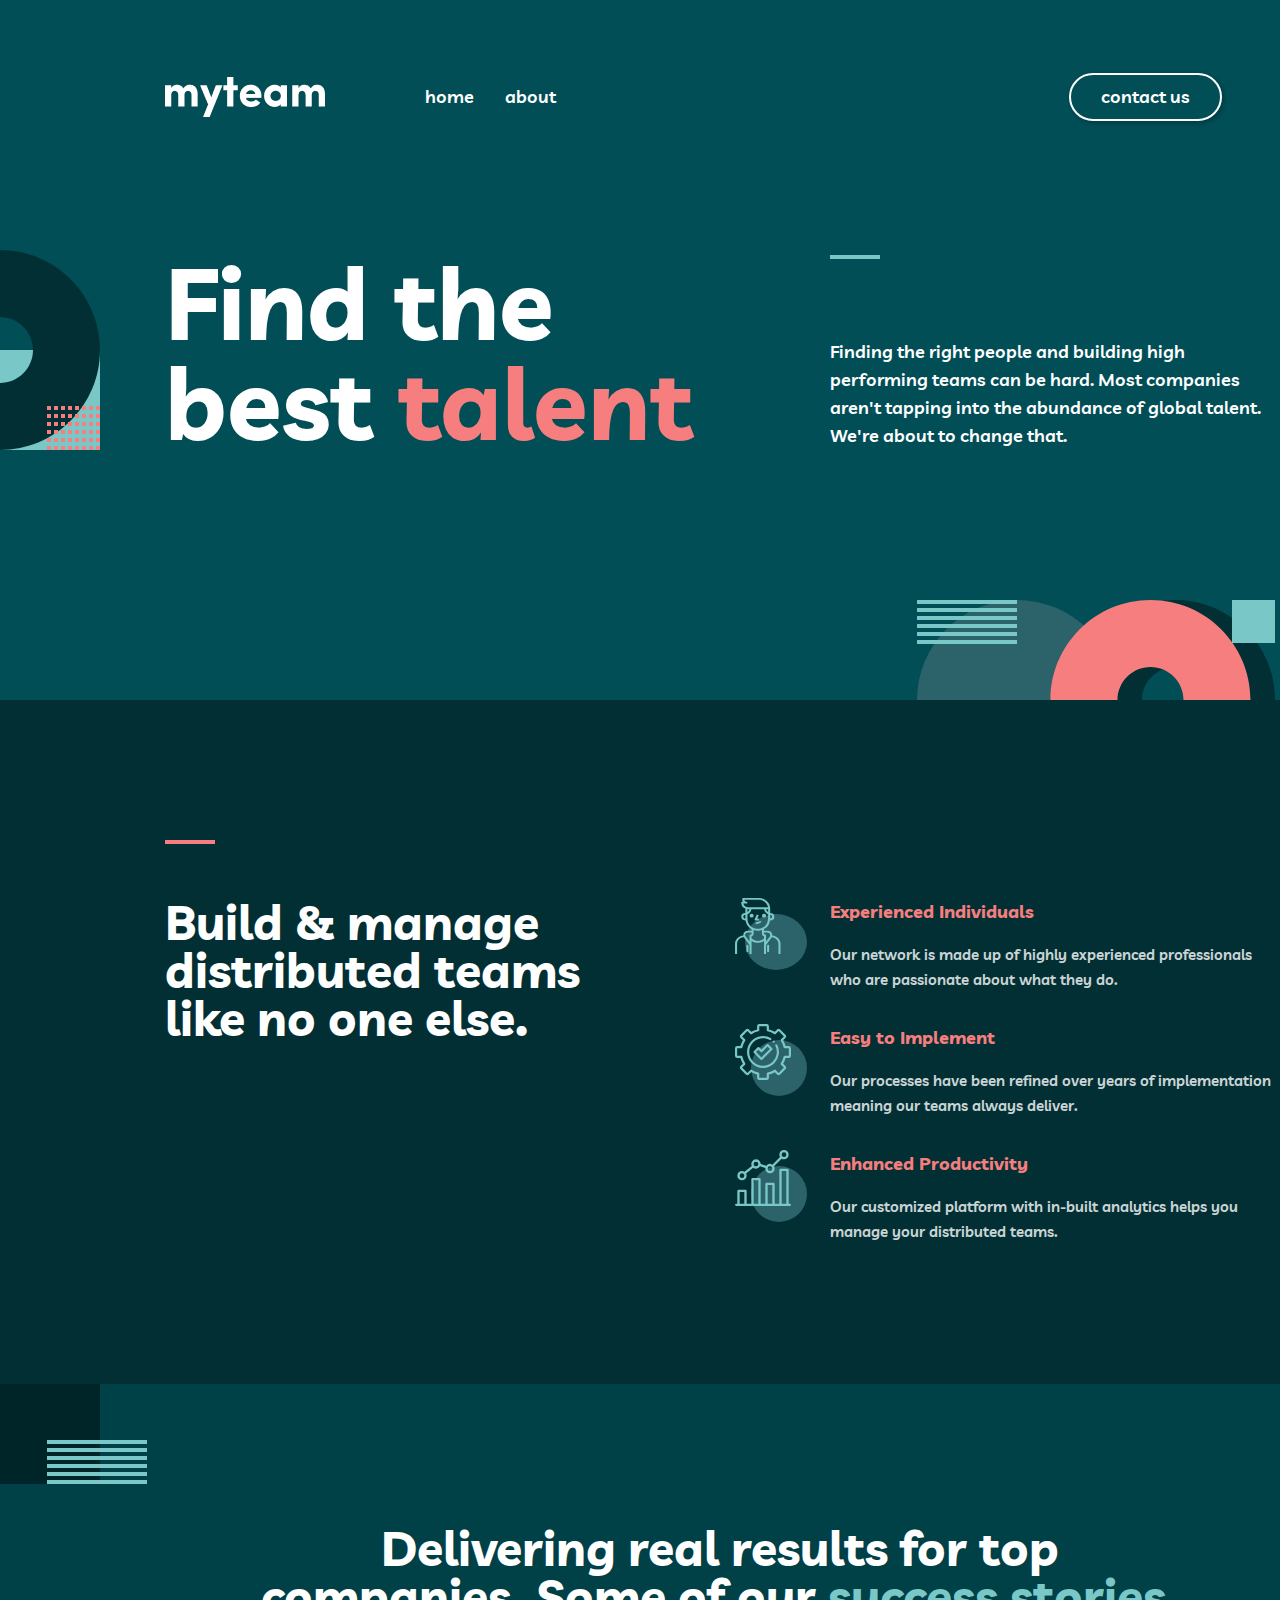
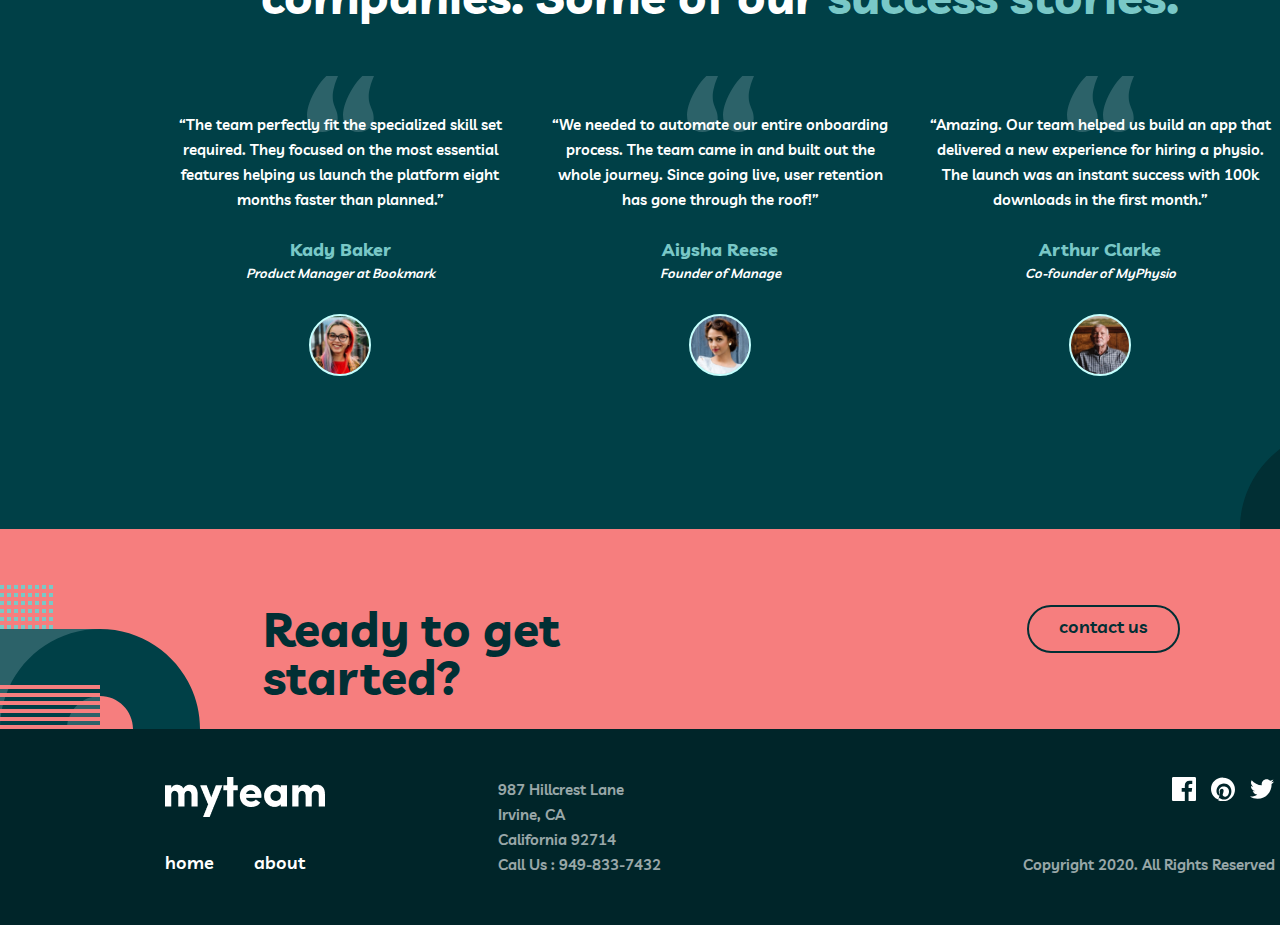
==== commit 773db1b4: "Fix Side-Bar Open Button" ====
--- a/index.html
+++ b/index.html
@@ -24,9 +24,8 @@
           <a href="Pages/Contact.html"
             ><button class="nav-button contact-button">contact us</button></a
           >
+          <img src="IMG/icon-hamburger.svg" alt="icon-hamburger" class="openbtn" onclick="openNav()">
         </nav>
-
-        <img src="IMG/icon-hamburger.svg" alt="icon-hamburger" class="openbtn" onclick="openNav()">
         
         <div id="mySidenav" class="sidenav">
           <a href="javascript:void(0)" class="closebtn" onclick="closeNav()"><img src="IMG/icon-close.svg" alt="icon-close"></a>
--- a/CSS/style.css
+++ b/CSS/style.css
@@ -80,7 +80,7 @@
   position: relative;
   width: 100%; /* Užpildyti pilną ekrano plotį */
   background: #014e56;
-  max-width: 1440px;
+  width: 1440px;
   height: 250px;
 }
 .logo {
@@ -156,6 +156,10 @@
   align-items: center; /* Vertikalus išcentravimas */
 }
 
+.contact-button:active {
+  opacity: 0.25;
+}
+
 .social-icon:hover {
   fill: #f67e7e;
   cursor: pointer;
@@ -165,15 +169,13 @@
   background-color: #fff; /* Fono spalva rašant */
   color: #002529;
 }
-/* Burger mygtuko stilius */
-.burger-menu {
+
+.sidenav {
   display: none;
-  font-size: 30px;
-  color: white;
-  cursor: pointer;
-  position: absolute;
-  top: 20px;
-  right: 20px;
+}
+
+.openbtn {
+  display: none;
 }
 
 /* Section 1 */
@@ -277,7 +279,9 @@
   gap: 32px;
 }
 
-.Item1, .Item2, .Item3 {
+.Item1,
+.Item2,
+.Item3 {
   display: inline-flex;
   width: 540px;
   height: 94px;
@@ -519,6 +523,10 @@
   right: 260px;
 }
 
+.button-container:active {
+  opacity: 0.25;
+}
+
 .image-container {
   position: absolute;
   top: 56px;
@@ -535,7 +543,7 @@
 /*footer */
 
 .footer {
-  max-width: 1440px; /* Bendras skilties plotis */
+  width: 1440px; /* Bendras skilties plotis */
   height: 196px; /* Bendras skilties aukštis */
   flex-shrink: 0;
   display: flex;
@@ -655,14 +663,13 @@
 
 /* Section 1 */
 
-.About-Page .flex-container{
+.About-Page .flex-container {
   max-width: 1100px;
   min-width: 1100px;
   max-height: 159px;
   min-height: 159px;
   align-items: center;
-  flex-direction: row
-  
+  flex-direction: row;
 }
 .About-Page .S1H1Sizing {
   margin-left: 0px;
@@ -696,7 +703,7 @@
   overflow: hidden;
   display: flex;
   justify-content: center;
- }
+}
 .About-Page .rectangle {
   background-color: #f67e7e;
 }
@@ -714,16 +721,16 @@
     min-width: 683px;
     min-height: 220px;
     max-height: 220px;
-    flex-direction: column; 
+    flex-direction: column;
     justify-content: flex-end;
   }
   .About-Page .S1Container {
     width: 457px;
-    height: 140px; 
+    height: 140px;
     margin: 0;
     padding: 0;
   }
-  .About-Page .S1ParagraphSizing{
+  .About-Page .S1ParagraphSizing {
     font-size: 15px;
     line-height: 25px;
     height: 140px;
@@ -732,7 +739,7 @@
     left: 153px;
     margin-top: 0;
   }
-  .About-Page .S1H1Sizing{
+  .About-Page .S1H1Sizing {
     text-align: center;
     min-width: 683px;
     max-width: 683px;
@@ -744,43 +751,46 @@
     bottom: 0px;
   }
 }
-@media (max-width: 375px){
-  .About-Page .flex-container, .About-Page .S1H1Sizing, .About-Page .S1Container, .About-Page .Section1Paragraph{
+@media (max-width: 375px) {
+  .About-Page .flex-container,
+  .About-Page .S1H1Sizing,
+  .About-Page .S1Container,
+  .About-Page .Section1Paragraph {
     max-width: 327px;
     min-width: 327px;
   }
-  .About-Page .Section1{
+  .About-Page .Section1 {
     max-width: 375px;
     min-width: 375px;
     max-height: 360px;
     min-height: 360px;
   }
-  .About-Page .flex-container{
+  .About-Page .flex-container {
     max-height: 252px;
     min-height: 252px;
   }
-  .About-Page .S1H1Sizing{
+  .About-Page .S1H1Sizing {
     max-height: 40px;
     min-height: 40px;
     font-size: 40px;
     line-height: 40px;
   }
-  .About-Page .S1Container, .About-Page .Section1Paragraph {
+  .About-Page .S1Container,
+  .About-Page .Section1Paragraph {
     max-height: 196px;
     min-height: 196px;
   }
-  .About-Page .Section1Paragraph{
+  .About-Page .Section1Paragraph {
     left: 24px;
     top: 60px;
     line-height: 28px;
   }
-    .About-Page .S1BottomRightDesign {
+  .About-Page .S1BottomRightDesign {
     left: 275px;
     width: 100%;
     top: 260px;
   }
 }
-
 
 /* About-Page_section2 */
 
@@ -907,7 +917,7 @@
   line-height: 25px;
   width: 302px;
   height: 25px;
-  margin-bottom: 56px;
+  margin-bottom: 84px;
 }
 .About-Page_section2 .grid h3 {
   font-size: 18px;
@@ -1041,7 +1051,7 @@
   max-width: 100%;
   height: auto;
   object-fit: contain;
-  max-height: 45px ;
+  max-height: 45px;
 }
 
 .Our-Clients .decorative-img {
@@ -1057,20 +1067,20 @@
     max-height: 308px;
     min-height: 308px;
   }
-  .Our-Clients-Container{
+  .Our-Clients-Container {
     max-height: 108px;
     max-width: 689px;
     gap: 48px;
   }
 
-  .Our-Clients .section-title-container{
+  .Our-Clients .section-title-container {
     max-width: 457px;
     max-height: 32px;
   }
   .Our-Clients .section-title {
     font-size: 32px;
   }
-  
+
   .Our-Clients .client-logos-container {
     gap: 30px;
     flex-wrap: nowrap;
@@ -1086,8 +1096,8 @@
   }
 }
 
-@media(max-width: 375px){
-  .Our-Clients .section-title-container{
+@media (max-width: 375px) {
+  .Our-Clients .section-title-container {
     max-width: 327px;
     min-width: 327px;
   }
@@ -1097,7 +1107,7 @@
     max-height: 632px;
     min-height: 632px;
   }
-  .Our-Clients-Container{
+  .Our-Clients-Container {
     max-width: 327px;
     min-width: 327px;
     max-height: 456px;
@@ -1127,14 +1137,13 @@
   width: 1440px;
   max-width: 100%;
   background-color: #014e56;
-  overflow-x: hidden;
 }
 
 .ContactS1Container {
   display: flex;
   flex-wrap: wrap;
   width: 100%;
-} 
+}
 
 .S1Container-left {
   flex: 1;
@@ -1183,18 +1192,14 @@
   position: relative;
   top: 4px;
   left: -112px;
-  width: 225px;
-  height: 225px;
   clip-path: inset(0 0 0 50%);
 }
 
 /* Img desineje apacioje */
 .S1ContactRightimg {
   position: relative;
-  bottom: -335px;
-  right: -111px;
-  width: 225px;
-  height: 225px;
+  bottom: -310px;
+  right: -100px;
   clip-path: inset(0 50% 0 0);
 }
 /* Formos containeris */
@@ -1208,7 +1213,16 @@
 
 .form-group {
   margin-bottom: 10px;
-  padding-bottom: 20px;
+  padding-bottom: 13px;
+  margin-right: 10px;
+}
+
+.submit-button:hover {
+  border-radius: 24px;
+  background: #79c8c7;
+}
+.form-group:active {
+  opacity: 0.25;
 }
 
 .form-group label::placeholder {
@@ -1232,7 +1246,7 @@
   padding-bottom: 20px;
   padding-left: 14px;
 }
- /* Perkeliau i  892 */ 
+/* Perkeliau i  892 */
 
 .form-group input:hover,
 .form-group textarea:hover {
@@ -1268,9 +1282,10 @@
   line-height: 12.55px;
 }
 
-.form-group input:invalid:focus {
+.form-group input:invalid:focus,
+.form-group textarea:invalid:focus {
   border-bottom: 2px solid #f67e7e;
-  opacity: 1;
+  opacity: 0.6;
   font-family: "Livvic";
 }
 
@@ -1307,7 +1322,6 @@
 @media (max-width: 1440px) {
   body {
     width: 100%;
-    overflow-x: hidden;
   }
 }
 /* Tablet  */
@@ -1474,7 +1488,7 @@
     height: fit-content;
   }
 
-  .flex-container_section-3{
+  .flex-container_section-3 {
     height: fit-content;
     align-items: center;
   }
@@ -1518,7 +1532,6 @@
   .testimonial-card {
     width: 100%;
     max-width: 573px;
-    
   }
 
   .testimonial-author {
@@ -1578,16 +1591,11 @@
 
   .ContactSection1 {
     width: 100%;
-    height: fit-content;
-    display: flex; 
-  }
-
-  .ContactS1Container {
-    flex: 1;
+    max-height: 1080px;
   }
 
   .S1Container-left {
-    width: 100%;
+    width: 515px;
   }
 
   .ContactS1H1 {
@@ -1600,8 +1608,7 @@
   .S1H3Small {
     font-size: 32px;
     line-height: 48px;
-    margin-left: 20px;
-    margin-top: 10px;
+    margin: 15px;
   }
 
   .S1Container-left ul {
@@ -1619,15 +1626,13 @@
 
   .S1ContactLeftimg {
     position: relative;
-    width: 225px;
-    height: 225px;
-    clip-path: inset(0 0 0 50%)
+    clip-path: inset(0 0 0 50%);
   }
 
   .S1ContactRightimg {
     position: relative;
-    width: 200px;
-    height: 225px;
+    bottom: 164px;
+    left: 671px;
     clip-path: inset(0 50% 0 0);
   }
 
@@ -1637,27 +1642,26 @@
     max-width: 540px;
     margin-left: 70px;
   }
-  
+
   .form-group {
     margin-bottom: 10px;
-    
-  }
-
-  .form-group input, .form-group textarea {
-    width: calc(100% - 52px);
+    max-width: 540px;
+  }
+
+  .form-group input,
+  .form-group textarea {
     max-width: 520px;
     font-size: 14px;
     margin: 0 auto;
   }
 
   .form-group button {
-    width: 100%;
     max-width: 123px;
     height: 48px;
     margin-right: 390px;
   }
 }
-  @media screen and (max-width: 768px) {
+@media screen and (max-width: 768px) {
   /* Footer */
 
   .footer {
@@ -1668,7 +1672,6 @@
   }
 
   .footer-container {
-    
     display: inline-flex;
     width: 100%;
     width: 689px;
@@ -1721,36 +1724,6 @@
   .About-Page .client-logos-container {
     width: 100%;
   }
-
-  /* CONTACT.HTML */
-
-  /* Section 1 */
-
-  .ContactSection1 {
-    width: 100%;
-    height: 100%;
-    flex-shrink: 1;
-    display: flex;
-    flex-direction: column;
-    flex-grow: 1; /* Ensure children are stacked vertically */
-  }
-
-  .ContactS1Container {
-    width: 100%; /* Ensure children are stacked vertically */
-    flex-direction: column;
-    text-align: center;
-  }
-
-  .S1FormContainer {
-    width: 100%;
-  }
-  .S1ContactRightimg {
-    position: absolute;
-    left: 0;
-    top: 83px;
-    width: 42px;
-    height: 25px;
-  }
   .footer-contact {
     width: 689px;
     height: 100px;
@@ -1766,8 +1739,7 @@
   .footer-social-networks {
     position: absolute;
     left: 0px;
-    top:145px
-
+    top: 145px;
   }
 
   .footer-copyright {
@@ -1810,11 +1782,87 @@
     display: none;
   }
 
-  .burger-menu {
+  /* Menu-Mobile Sidebar */
+
+  .openbtn {
     display: block;
-    top: 41px;
+    cursor: pointer;
+    position: absolute;
+    top: 56px;
     right: 24px;
   }
+
+  .sidenav {
+    display: block;
+    height: 667px;
+    width: 0;
+    position: fixed;
+    z-index: 1;
+    top: 0;
+    right: 0px;
+    background-color: #2c6269;
+    overflow-x: hidden;
+    transition: 0.1s;
+  }
+
+  a {
+    display: block;
+    text-decoration: none;
+    color: #fff;
+    font-family: "Livvic";
+    font-size: 18px;
+    font-style: normal;
+    font-weight: 600;
+    line-height: 28px;
+    transition: 0.3s;
+  }
+
+  a:hover {
+    color: #f67e7e;
+    cursor: pointer;
+  }
+
+  .menu-button {
+    position: relative;
+    top: 112px;
+    margin: 0px 48px 24px 48px;
+  }
+
+  .menu-contactbtn {
+    color: #fff;
+    text-align: center;
+    font-family: "Livvic";
+    font-size: 18px;
+    font-style: normal;
+    font-weight: 600;
+    line-height: 28px;
+    border: 2px solid #fff;
+    border-radius: 24px;
+    padding: 10px 33px;
+  }
+
+  .menu-contactbtn:hover {
+    background-color: #fff;
+    color: #002529;
+  }
+
+  .menu-contactbtn:active {
+    opacity: 0.25;
+  }
+
+  .closebtn {
+    position: absolute;
+    top: 56px;
+    right: 25px;
+  }
+
+  .BottomRightDesign {
+    height: 200px;
+    position: absolute;
+    top: 467px;
+    right: -100px;
+  }
+
   /* Section 1 */
   .Section1 {
     width: 100%;
@@ -1900,7 +1948,7 @@
   .section2Container {
     width: 100%;
   }
-  
+
   .S2Container {
     width: 327px;
     height: 945px;
@@ -1923,10 +1971,12 @@
     height: 199px;
     top: 316px;
     left: 24px;
-    gap: 48px; 
-  }
-
-  .Item1, .Item2, .Item3 {
+    gap: 48px;
+  }
+
+  .Item1,
+  .Item2,
+  .Item3 {
     width: 327px;
     height: 199px;
     flex-direction: column;
@@ -1934,75 +1984,41 @@
     text-align: center;
     gap: 16px;
   }
-  
-  .Description{
+
+  .Description {
     width: 327px;
     height: 111px;
     gap: 10px;
   }
 
-  /*  Section 2 */
-  /*
-  .Section2 {
-    width: 100%;
-    min-height: 1073px;
-    margin-top: auto;
-  }
-  .section2Container {
-    width: 100%;
-  }
-  .S2Container {
-    width: 100%;
-    margin: 0;
-  }
-  .ListInRight {
-    width: 100%;
-    flex-direction: column;
-    left: 0;
-    right: 0;
-  }
-  .Item1 {
-    width: 100%;
-  }
-  .Item2 {
-    width: 100%;
-  }
-  .Item3 {
-    width: 100%;
-  }
-  .Description {
-    flex-shrink: 1;
-  }
-
- /* ----------Section 3---------- */
-
- .section-3 {
-  height: fit-content;
-}
-
-.flex-container_section-3 {
-  height: fit-content;
-}
-
-.heading-container {
-  max-width: 327px;
-  margin-top: 140px;
-  margin-left: 24px;
-  margin-right: 24px;
-}
-
-.testimonials-box {
-  padding: 48px 24px 116px 24px;
-}
-
-.testimonial-card {
-  width: 100%;
-  max-width: 327px;
-}
-/* ----------Section 3 end---------- */
-
-
-   /* Article */
+  /* ----------Section 3---------- */
+
+  .section-3 {
+    height: fit-content;
+  }
+
+  .flex-container_section-3 {
+    height: fit-content;
+  }
+
+  .heading-container {
+    max-width: 327px;
+    margin-top: 140px;
+    margin-left: 24px;
+    margin-right: 24px;
+  }
+
+  .testimonials-box {
+    padding: 48px 24px 116px 24px;
+  }
+
+  .testimonial-card {
+    width: 100%;
+    max-width: 327px;
+  }
+  /* ----------Section 3 end---------- */
+
+  /* Article */
   .article {
     width: 100%;
     height: 302px;
@@ -2052,89 +2068,200 @@
   }
   .footer-contact {
     width: 100%;
-    
-  }
-}
-
-@media screen and (max-width: 375px){
-  
-
-.footer {
-   position: relative; 
-  max-width: 375;
-  height: 432px;
-  margin-top: auto;
-}
-
- .footer-container {
-  position: relative;
-  width: 100%;
-  width: 327px;
-  height: 302px;
-  flex-shrink: 0;
-
-  
-}
-
-.footer-logo {
-  text-align: center;
-  width: 96px;
-  height: 24px;
-  left: 116px;
-  position: absolute; 
- 
-}
-
-
-.footer-nav-buttons {
-display: flex;
-gap: 24px;
-text-align: center;
-top: 48px;
-left: 98px;
-width: 107px;
-height: 25px;
-font-size: 15px;
-gap: 24px; 
-}
-
-.footer-nav-button{
-position: absolute;
- font-size: 15px;
-}
-
-.footer-nav-about{
-  left: 75px;
-}
-
-.footer-nav-home{
-  left: 15px;
-}
-
-
-.footer-contact {
-width:327px;
-height: 100px;
-text-align: center;
-font-size: 15px;
-font-style: normal;
-font-weight: 600;
-line-height: 25px;
-opacity: 0.6;
-top: 145px;
-font-family: "Livvic";
-}
-
-.footer-social-networks {
-top: 240px;
-left: 120px;
-position: absolute;
-}
-
-.footer-copyright {
-  display: inline;
-  text-align: center;
-  left: 45px;
-  top: 282px;
-}
-}+  }
+}
+
+@media screen and (max-width: 375px) {
+  .footer {
+    position: relative;
+    max-width: 375;
+    height: 432px;
+    margin-top: auto;
+  }
+
+  .footer-container {
+    position: relative;
+    width: 100%;
+    width: 327px;
+    height: 302px;
+    flex-shrink: 0;
+  }
+
+  .footer-logo {
+    text-align: center;
+    width: 96px;
+    height: 24px;
+    left: 116px;
+    position: absolute;
+  }
+
+  .footer-nav-buttons {
+    display: flex;
+    gap: 24px;
+    text-align: center;
+    top: 48px;
+    left: 98px;
+    width: 107px;
+    height: 25px;
+    font-size: 15px;
+    gap: 24px;
+  }
+
+  .footer-nav-button {
+    position: absolute;
+    font-size: 15px;
+  }
+
+  .footer-nav-about {
+    left: 75px;
+  }
+
+  .footer-nav-home {
+    left: 15px;
+  }
+
+  .footer-contact {
+    width: 327px;
+    height: 100px;
+    text-align: center;
+    font-size: 15px;
+    font-style: normal;
+    font-weight: 600;
+    line-height: 25px;
+    opacity: 0.6;
+    top: 145px;
+    font-family: "Livvic";
+  }
+
+  .footer-social-networks {
+    top: 240px;
+    left: 120px;
+    position: absolute;
+  }
+
+  .footer-copyright {
+    display: inline;
+    text-align: center;
+    left: 45px;
+    top: 282px;
+  }
+}
+
+/* About section2 tablet */
+
+/* About section2 tablet */
+
+@media screen and (max-width: 768px) {
+  .About-Page_section2 {
+    width: 100%;
+    min-height: 1219px;
+
+    flex-direction: column;
+    align-items: center;
+  }
+
+  .About-Page_section2 .flex_container_4 {
+    flex-direction: column;
+    align-items: center;
+    text-align: center;
+    width: 573px;
+    height: 991px;
+    margin: 100px 98px 128px;
+    position: absolute;
+  }
+
+  .About-Page_section2 .grid {
+    display: grid;
+    grid-template-columns: repeat(2, 281px);
+    gap: 72px 11px;
+    justify-content: center;
+  }
+
+  .About-Page_section2 .About-Page_section2-heading {
+    font-size: 32px;
+    font-weight: 600;
+    padding-top: 0px;
+    margin-bottom: 48px;
+    text-align: center;
+  }
+
+  .About-Page_section2 .grid p {
+    font-size: 15px;
+    color: #ffffff;
+    font-style: italic;
+    line-height: 25px;
+    width: 233px;
+    text-align: center;
+  }
+
+  .About-Page_section2 .grid h3 {
+    font-size: 18px;
+    color: #79c8c7;
+    font-weight: bold;
+    margin-top: 16px;
+    width: 233px;
+    text-align: center;
+  }
+}
+
+/* About section2 mobile */
+@media screen and (max-width: 375px) {
+  .About-Page_section2 {
+    width: 100%;
+    min-height: 2062px;
+    display: flex;
+    flex-direction: column;
+    align-items: center;
+  }
+  .About-Page_section2::before {
+    clip-path: inset(100.3px 0 0 0);
+    top: -100px;
+    left: -100px;
+    width: 200px;
+    height: 200px;
+  }
+
+  .About-Page_section2 .flex_container_4 {
+    display: flex;
+    flex-direction: column;
+    align-items: center;
+    text-align: center;
+    width: 327px;
+    height: 1858px;
+    margin: 88px 24px 116px;
+    position: relative;
+  }
+
+  .About-Page_section2 .grid {
+    display: grid;
+    grid-template-columns: repeat(1, 327px);
+    gap: 52px;
+    justify-content: center;
+  }
+
+  .About-Page_section2 .About-Page_section2-heading {
+    font-size: 32px;
+    font-weight: 600;
+    padding-top: 0px;
+    margin-bottom: 48px;
+    text-align: center;
+  }
+
+  .About-Page_section2 .grid p {
+    font-size: 15px;
+    color: #ffffff;
+    font-style: italic;
+    line-height: 25px;
+    width: 279px;
+    text-align: center;
+  }
+
+  .About-Page_section2 .grid h3 {
+    font-size: 18px;
+    color: #79c8c7;
+    font-weight: bold;
+    margin-top: 16px;
+    width: 233px;
+    text-align: center;
+  }
+}
